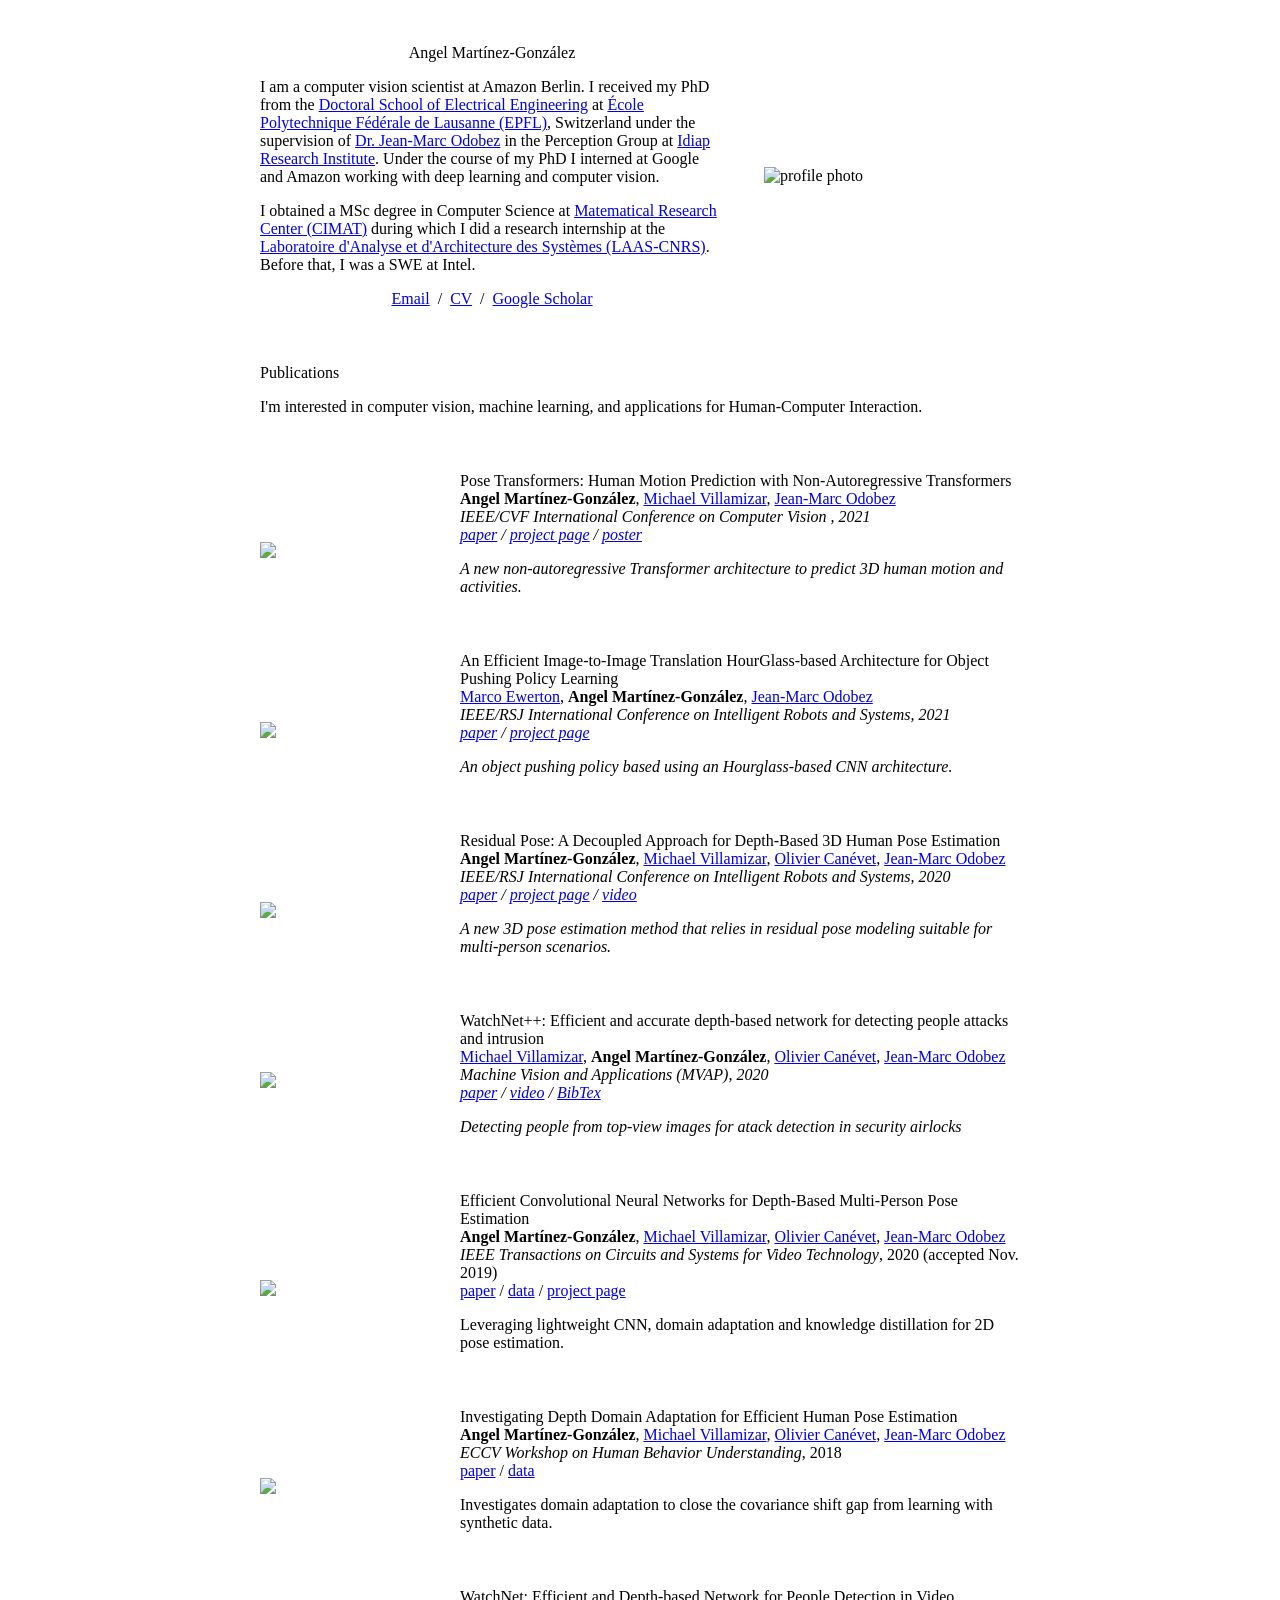
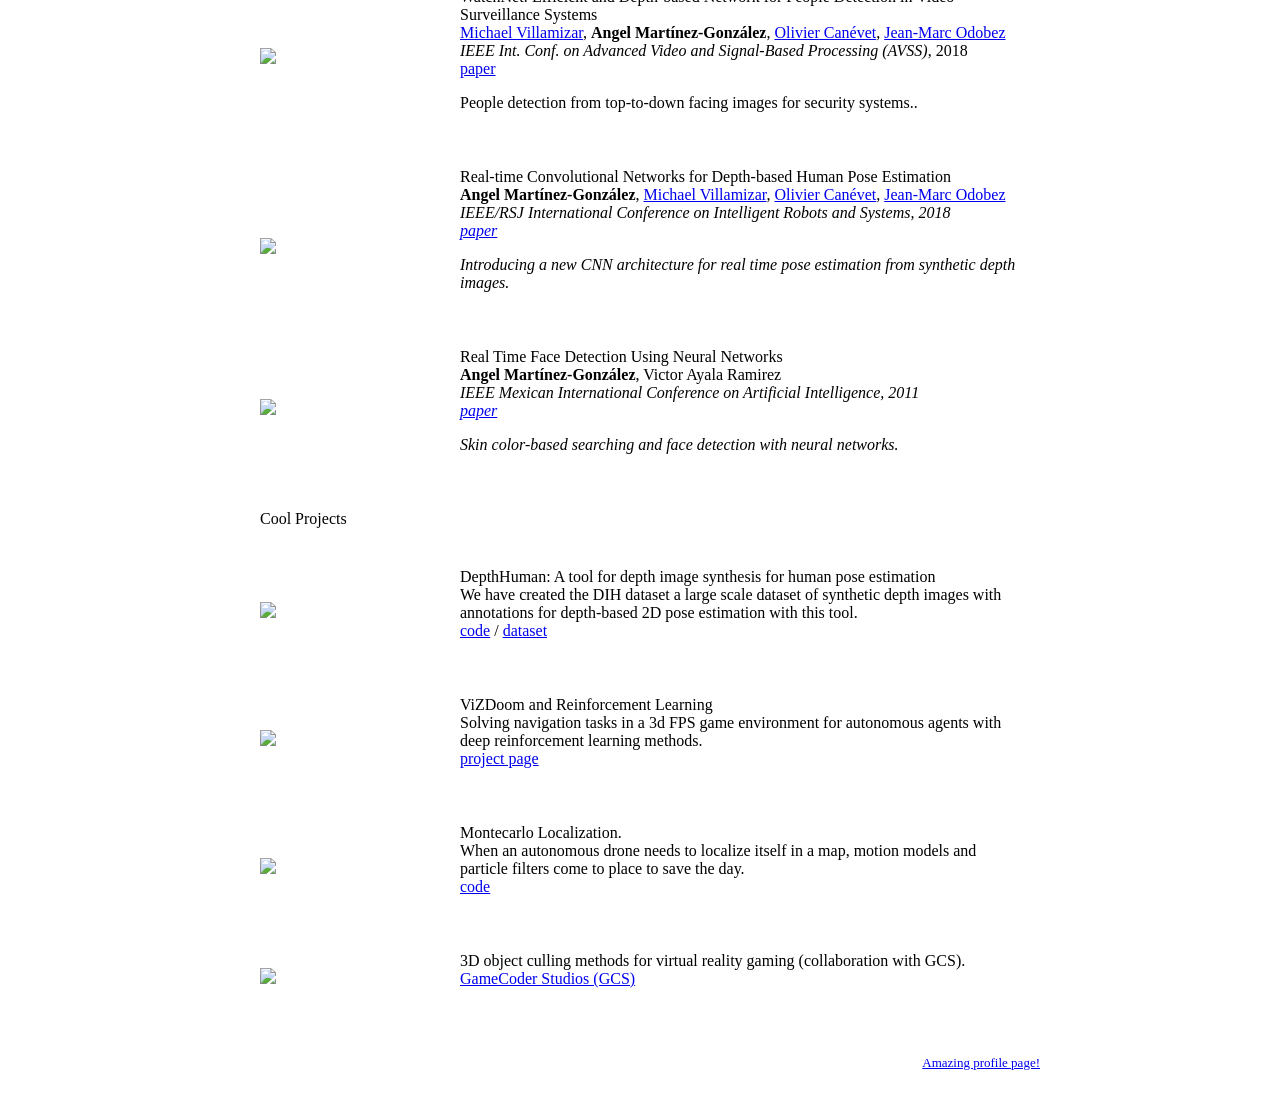
==== index.html @ 41a3c4fb "Upload index and style Signed-off-by: Angel Martinez <angelmtzg.09@gmail.com>" ====
<!DOCTYPE HTML>
<html lang="en"><head><meta http-equiv="Content-Type" content="text/html; charset=UTF-8">

  <title>ANMG</title>
  
  <meta name="author" content="ANMG">
  <meta name="viewport" content="width=device-width, initial-scale=1">
  
  <link rel="stylesheet" type="text/css" href="stylesheet.css">
  <link rel="icon" type="image/png" href="images/anmg_batman_2.png">
</head>

<body>
  <table style="width:100%;max-width:800px;border:0px;border-spacing:0px;border-collapse:separate;margin-right:auto;margin-left:auto;"><tbody>
    <tr style="padding:0px">
      <td style="padding:0px">
        <table style="width:100%;border:0px;border-spacing:0px;border-collapse:separate;margin-right:auto;margin-left:auto;"><tbody>
          <tr style="padding:0px">
            <td style="padding:2.5%;width:63%;vertical-align:middle">
              <p style="text-align:center">
                <name>Angel Martínez-González</name>
              </p>
              <p>
                 I am a computer vision scientist at Amazon Berlin.
                 I received my PhD from the <a href="https://www.epfl.ch/education/phd/">Doctoral School of Electrical Engineering</a>
                 at <a href="https://www.epfl.ch/">École Polytechnique Fédérale de Lausanne (EPFL)</a>, Switzerland under
                 the supervision of <a href="https://www.idiap.ch/~odobez/">Dr. Jean-Marc Odobez</a>
                 in the Perception Group at <a href="http://www.idiap.ch">Idiap Research Institute</a>.
                 Under the course of my PhD I interned at Google and Amazon working with deep learning and computer vision.
              </p>
              <p>
                I obtained a MSc degree in Computer Science at <a href="https://www.cimat.mx/">Matematical Research Center (CIMAT)</a>
                during which I did a research internship at the <a href="https://www.laas.fr/public/">Laboratoire d'Analyse et d'Architecture des Systèmes (LAAS-CNRS)</a>.
                Before that, I was a SWE at Intel.
              </p>
              <p style="text-align:center">
                <a href="mailto:angel.martinez@idiap.ch">Email</a> &nbsp/&nbsp
                <a href="data/anmg_cv.pdf">CV</a> &nbsp/&nbsp
                <a href="https://scholar.google.com/citations?user=lSx9iH0AAAAJ&hl=es">Google Scholar</a>
              </p>
            </td>
            <td style="padding:2.5%;width:40%;max-width:40%">
              <a><img style="width:100%;max-width:100%" alt="profile photo" src="images/anmg_durstein_circle.png" class="hoverZoomLink"></a>
            </td>
          </tr>
        </tbody></table>
        <table style="width:100%;border:0px;border-spacing:0px;border-collapse:separate;margin-right:auto;margin-left:auto;"><tbody>
            <tr>
            <td style="padding:20px;width:100%;vertical-align:middle">
              <heading>Publications</heading>
              <p>
                I'm interested in computer vision, machine learning, and applications for Human-Computer Interaction.
              </p>
            </td>
          </tr>
        </tbody></table>

        <table style="width:100%;border:0px;border-spacing:0px;border-collapse:separate;margin-right:auto;margin-left:auto;"><tbody>

          <tr onmouseout="potr_stop()" onmouseover="potr_start()">
            <td style="padding:20px;width:25%;vertical-align:middle">
              <div class="one">
                <div class="two" id='potr_test'>
                <img src='images/pred.gif' width="160">
                </div>
                <img src='images/potr-eps-converted-to.png' width="160">
              </div>
              <script type="text/javascript">
                function potr_start() {
                  document.getElementById('potr_test').style.opacity = "1";
                }

                function potr_stop() {
                  document.getElementById('potr_test').style.opacity = "0";
                }
                potr_stop()
              </script>
            </td>
            <td style="padding:20px;width:75%;vertical-align:top">
              <a>
              <papertitle>Pose Transformers: Human Motion Prediction with Non-Autoregressive Transformers</papertitle>
              </a>
              <br>
              <strong>Angel Martínez-González</strong>,
              <a href="http://michael-villamizar.com/bio.html">Michael Villamizar</a>,
              <a href="https://www.idiap.ch/~odobez/">Jean-Marc Odobez</a>
              <br>
              <em>IEEE/CVF International Conference on Computer Vision <em>, 2021
              <br>
              <a href="https://openaccess.thecvf.com/content/ICCV2021W/SoMoF/papers/Martinez-Gonzalez_Pose_Transformers_POTR_Human_Motion_Prediction_With_Non-Autoregressive_Transformers_ICCVW_2021_paper.pdf">paper</a>
              /
              <a href="https://github.com/idiap/potr">project page</a>
              /
              <a href="data/anmg_potr_iccv_poster.pdf">poster</a>
              <p></p>
              <p>A new non-autoregressive Transformer architecture to predict 3D human motion and activities.</p>
            </td>
          </tr>


          <tr onmouseout="push_stop()" onmouseover="push_start()">
            <td style="padding:20px;width:25%;vertical-align:middle">
              <div class="one">
                <div class="two" id='push_test'>
                <img src='images/anmg_hg_push.gif' width="160">
                </div>
                <img src='images/anmg_hg_push.jpg' width="160">
              </div>
              <script type="text/javascript">
                function push_start() {
                  document.getElementById('push_test').style.opacity = "1";
                }

                function push_stop() {
                  document.getElementById('push_test').style.opacity = "0";
                }
                push_stop()
              </script>
            </td>
            <td style="padding:20px;width:75%;vertical-align:top">
              <a>
              <papertitle>An Efficient Image-to-Image Translation HourGlass-based Architecture for Object Pushing Policy Learning</papertitle>
              </a>
              <br>
              <a href="https://www.ias.informatik.tu-darmstadt.de/Team/MarcoEwerton">Marco Ewerton</a>,
              <strong>Angel Martínez-González</strong>,
              <a href="https://www.idiap.ch/~odobez/">Jean-Marc Odobez</a>
              <br>
              <em>IEEE/RSJ International Conference on Intelligent Robots and Systems<em>, 2021
              <br>
              <a href="https://arxiv.org/pdf/2108.01034.pdf">paper</a>
              /
              <a href="https://github.com/idiap/hourglass_push">project page</a>
              <p></p>
              <p>An object pushing policy based using an Hourglass-based CNN architecture.</p>
            </td>
          </tr>

          <tr onmouseout="itop_stop()" onmouseover="itop_start()">
            <td style="padding:20px;width:25%;vertical-align:middle">
              <div class="one">
                <div class="two" id='itop_test'>
                <img src='images/anmg_itop_test.gif' width="160">
                </div>
                <img src='images/anmg_itop_test.jpg' width="160">
              </div>
              <script type="text/javascript">
                function itop_start() {
                  document.getElementById('itop_test').style.opacity = "1";
                }

                function itop_stop() {
                  document.getElementById('itop_test').style.opacity = "0";
                }
                itop_stop()
              </script>
            </td>
            <td style="padding:20px;width:75%;vertical-align:top">
              <a>
              <papertitle>Residual Pose: A Decoupled Approach for Depth-Based 3D Human Pose Estimation</papertitle>
              </a>
              <br>
              <strong>Angel Martínez-González</strong>,
              <a href="http://michael-villamizar.com/bio.html">Michael Villamizar</a>,
              <a href="https://www.idiap.ch/~ocanevet/">Olivier Canévet</a>,
              <a href="https://www.idiap.ch/~odobez/">Jean-Marc Odobez</a>
              <br>
              <em>IEEE/RSJ International Conference on Intelligent Robots and Systems<em>, 2020
              <br>
              <a href="http://publications.idiap.ch/downloads/papers/2020/Martinez-Gonzalez_IROS2020_2020.pdf">paper</a>
              /
              <a href="https://github.com/idiap/residual_pose">project page</a>
              /
              <a href="https://www.youtube.com/watch?v=gYEnqQKGTz8">video</a>
              <p></p>
              <p>A new 3D pose estimation method that relies in residual pose modeling suitable for multi-person scenarios.</p>
            </td>
          </tr>

          <tr>
            <td style="padding:20px;width:25%;vertical-align:middle">
              <div class="one">
                <img src='images/anmg_mvap.png' width="160">
              </div>
            </td>
            <td style="padding:20px;width:75%;vertical-align:top">
              <a>
              <papertitle>WatchNet++: Efficient and accurate depth-based network for detecting people attacks and intrusion</papertitle>
              </a>
              <br>
              <a href="http://michael-villamizar.com/bio.html">Michael Villamizar</a>,
              <strong>Angel Martínez-González</strong>,
              <a href="https://www.idiap.ch/~ocanevet/">Olivier Canévet</a>,
              <a href="https://www.idiap.ch/~odobez/">Jean-Marc Odobez</a>
              <br>
              <em>Machine Vision and Applications (MVAP)<em>, 2020
              <br>
              <a href="http://publications.idiap.ch/downloads/papers/2020/Villamizar_MVAP_2020.pdf">paper</a>
              /
              <a href="https://www.youtube.com/watch?v=9AgqqXJD0FI">video</a>
              /
              <a href="http://michael-villamizar.com/files/mvap20.bib">BibTex</a>
              <p></p>
              <p>Detecting people from top-view images for atack detection in security airlocks</p>
            </td>
          </tr>

          <tr onmouseout="panoptic_stop()" onmouseover="panoptic_start()">
            <td style="padding:20px;width:25%;vertical-align:middle">
              <div class="one">
                <div class="two" id='panoptic'>
                <img src="images/anmg_panoptic.gif" width="160">
                </div>
                <img src='images/anmg_panoptic.jpg' width="160">
              </div>
              <script type="text/javascript">
                function panoptic_start() {
                  document.getElementById('panoptic').style.opacity = "1";
                }

                function panoptic_stop() {
                  document.getElementById('panoptic').style.opacity = "0";
                }
                panoptic_stop()
              </script>
            </td>
            <td style="padding:20px;width:75%;vertical-align:top">
              <a>
              <papertitle>Efficient Convolutional Neural Networks for Depth-Based Multi-Person Pose Estimation</papertitle>
              </a>
              <br>
              <strong>Angel Martínez-González</strong>,
              <a href="http://michael-villamizar.com/bio.html">Michael Villamizar</a>,
              <a href="https://www.idiap.ch/~ocanevet/">Olivier Canévet</a>,
              <a href="https://www.idiap.ch/~odobez/">Jean-Marc Odobez</a>
              <br>
              <em>IEEE Transactions on Circuits and Systems for Video Technology</em>, 2020 (accepted Nov. 2019)
              <br>
              <a href="https://arxiv.org/pdf/1912.00711.pdf">paper</a>
              /
              <a href="https://www.idiap.ch/dataset/dih">data</a>
              /
              <a href="https://github.com/idiap/fast_pose_machines">project page</a>
              <p></p>
              <p>Leveraging lightweight CNN, domain adaptation and knowledge distillation for 2D pose estimation.</p>
            </td>
          </tr>


          <tr onmouseout="limbs_stop()" onmouseover="limbs_start()">
            <td style="padding:20px;width:25%;vertical-align:middle">
              <div class="one">
                <div class="two" id='limbs'>
                <img src="images/anmg_limbs.gif" width="160">
                </div>
                <img src='images/anmg_limbs.jpg' width="160">
              </div>
              <script type="text/javascript">
                function limbs_start() {
                  document.getElementById('limbs').style.opacity = "1";
                }

                function limbs_stop() {
                  document.getElementById('limbs').style.opacity = "0";
                }
                limbs_stop()
              </script>
            </td>
            <td style="padding:20px;width:75%;vertical-align:top">
              <a>
              <papertitle>Investigating Depth Domain Adaptation for Efficient Human Pose Estimation</papertitle>
              </a>
              <br>
              <strong>Angel Martínez-González</strong>,
              <a href="http://michael-villamizar.com/bio.html">Michael Villamizar</a>,
              <a href="https://www.idiap.ch/~ocanevet/">Olivier Canévet</a>,
              <a href="https://www.idiap.ch/~odobez/">Jean-Marc Odobez</a>
              <br>
              <em>ECCV Workshop on Human Behavior Understanding</em>, 2018
              <br>
              <a href="http://www.idiap.ch/~odobez/publications/MartinezVillamizarCanevetOdobez-ECCVW-2018.pdf">paper</a>
              /
              <a href="https://www.idiap.ch/dataset/dih">data</a>
              <p></p>
              <p>Investigates domain adaptation to close the covariance shift gap from learning with synthetic data.</p>
            </td>
          </tr>

          <tr>
            <td style="padding:20px;width:25%;vertical-align:middle">
              <div class="one">
                <img src='images/anmg_avss.png' width="160">
              </div>
            </td>
            <td style="padding:20px;width:75%;vertical-align:top">
              <a>
              <papertitle>WatchNet: Efficient and Depth-based Network for People Detection in Video Surveillance Systems</papertitle>
              </a>
              <br>
              <a href="http://michael-villamizar.com/bio.html">Michael Villamizar</a>,
              <strong>Angel Martínez-González</strong>,
              <a href="https://www.idiap.ch/~ocanevet/">Olivier Canévet</a>,
              <a href="https://www.idiap.ch/~odobez/">Jean-Marc Odobez</a>
              <br>
              <em>IEEE Int. Conf. on Advanced Video and Signal-Based Processing (AVSS)</em>, 2018
              <br>
              <a href="http://www.idiap.ch/~odobez/publications/VillamizarMartinezCanevetOdobez-AVSS-2018.pdf">paper</a>
              <p></p>
              <p>People detection from top-to-down facing images for security systems..</p>
            </td>
          </tr>


          <tr onmouseout="dih_stop()" onmouseover="dih_start()">
            <td style="padding:20px;width:25%;vertical-align:middle">
              <div class="one">
                <div class="two" id='dih'>
                <img src="images/anmg_dih.gif" width="160">
                </div>
                <img src='images/anmg_dih.jpg' width="160">
              </div>
              <script type="text/javascript">
                function dih_start() {
                  document.getElementById('dih').style.opacity = "1";
                }

                function dih_stop() {
                  document.getElementById('dih').style.opacity = "0";
                }
                dih_stop()
              </script>
            </td>
            <td style="padding:20px;width:75%;vertical-align:top">
              <a>
              <papertitle>Real-time Convolutional Networks for Depth-based Human Pose Estimation</a>
              </a>
              <br>
              <strong>Angel Martínez-González</strong>,
              <a href="http://michael-villamizar.com/bio.html">Michael Villamizar</a>,
              <a href="https://www.idiap.ch/~ocanevet/">Olivier Canévet</a>,
              <a href="https://www.idiap.ch/~odobez/">Jean-Marc Odobez</a>
              <br>
              <em> IEEE/RSJ International Conference on Intelligent Robots and Systems<em>, 2018
              <br>
              <a href="https://arxiv.org/pdf/1910.13911.pdf">paper</a>
              <p></p>
              <p>Introducing a new CNN architecture for real time pose estimation from synthetic depth images.</p>
            </td>
          </tr>

          <tr>
            <td style="padding:20px;width:25%;vertical-align:middle">
              <div class="one">
                <img src='images/anmg_micai.png' width="160">
              </div>
            </td>
            <td style="padding:20px;width:75%;vertical-align:top">
              <a>
              <papertitle>Real Time Face Detection Using Neural Networks</papertitle>
              </a>
              <br>
              <strong>Angel Martínez-González</strong>,
              <a>Victor Ayala Ramirez</a>
              <br>
              <em>IEEE Mexican International Conference on Artificial Intelligence<em>, 2011
              <br>
              <a href="https://ieeexplore.ieee.org/document/6118999">paper</a>
              <p></p>
              <p>Skin color-based searching and face detection with neural networks.</p>
            </td>
          </tr>

        </tbody></table>


        <table style="width:100%;border:0px;border-spacing:0px;border-collapse:separate;margin-right:auto;margin-left:auto;"><tbody>
            <tr>
            <td style="padding:20px;width:100%;vertical-align:middle">
              <heading>Cool Projects</heading>
            </td>
          </tr>
        </tbody></table>




        <table style="width:100%;border:0px;border-spacing:0px;border-collapse:separate;margin-right:auto;margin-left:auto;"><tbody>


          <tr>
            <td style="padding:20px;width:25%;vertical-align:middle">
              <div class="one">
                <img src='images/depth_generation.gif' width="160">
              </div>
            </td>
            <td style="padding:20px;width:75%;vertical-align:top">
              <a>
              <papertitle>DepthHuman: A tool for depth image synthesis for human pose estimation </papertitle>
              </a>
              <br>
              We have created the DIH dataset a large scale dataset of synthetic depth images with annotations for depth-based 2D pose estimation with this tool.
              <br>
              <a href="https://github.com/idiap/depth_human_synthesis">code</a>
              /
              <a href="https://www.idiap.ch/en/dataset/dih">dataset</a>
              <p></p>
            </td>
          </tr>


          <tr>
            <td style="padding:20px;width:25%;vertical-align:middle">
              <div class="one">
                <img src='images/anmg_vizdoom_rl_small.gif' width="160">
              </div>
            </td>
            <td style="padding:20px;width:75%;vertical-align:top">
              <a>
              <papertitle>ViZDoom and Reinforcement Learning </papertitle>
              </a>
              <br>
              Solving navigation tasks in a 3d FPS game environment for autonomous agents with deep reinforcement learning methods.
              <br>
              <a href="https://gitlab.idiap.ch/fmarelli/hellboy">project page</a>
              <p></p>
            </td>
          </tr>

          <tr>
            <td style="padding:20px;width:25%;vertical-align:middle">
              <div class="one">
                <img src='images/anmg_montecarlo_localization_small.gif' width="160">
              </div>
            </td>
            <td style="padding:20px;width:75%;vertical-align:middle">
              <a>
              <papertitle>Montecarlo Localization.</papertitle>
              </a>
              <br>
              When an autonomous drone needs to localize itself in a map, motion models and particle filters come to place to save the day.
              <br>
              <a href="https://github.com/legan78/montecarlo_localization">code</a>
              <p></p>
            </td>
          </tr>

          <tr>
            <td style="padding:20px;width:25%;vertical-align:middle">
              <div class="one">
                <img src='images/anmg_gc_engine_test_small.gif' width="160">
              </div>
            </td>
            <td style="padding:20px;width:75%;vertical-align:top">
              <a>
              <papertitle>3D object culling methods for virtual reality gaming (collaboration with GCS).</papertitle>
              </a>
              <br>
              <a href="http://www.gamecoderstudios.com/">GameCoder Studios (GCS)</a>
              <p></p>
            </td>
          </tr>
        </tbody></table>

        <table style="width:100%;border:0px;border-spacing:0px;border-collapse:separate;margin-right:auto;margin-left:auto;"><tbody>             
           <tr>                                                                   
             <td style="padding:0px">                                             
               <br>                                                               
               <p style="text-align:right;font-size:small;">                      
                 <a href="https://jonbarron.info">Amazing profile page!</a>
              </p>
              </br>
            </td>
          <tr>
        </tbody></table>

      </td>
    </tr>
  </table>
</body>

</html>
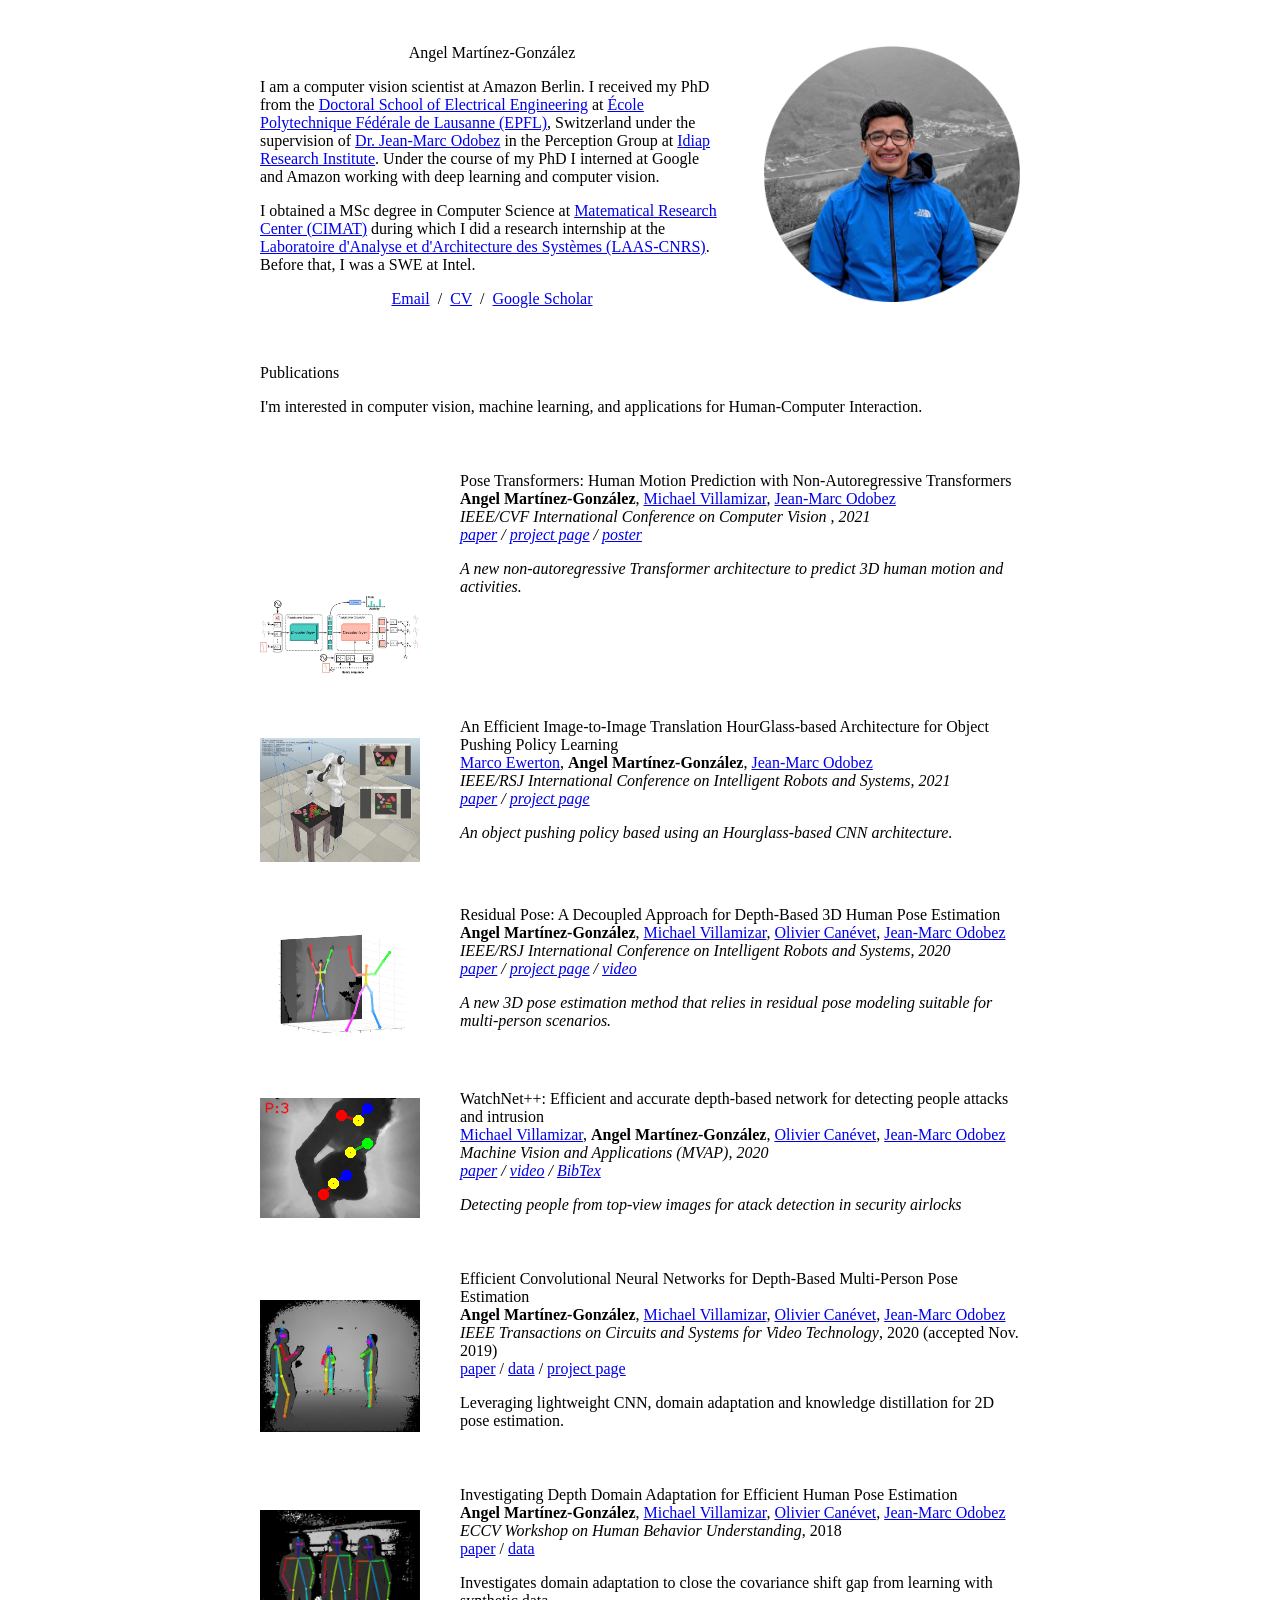
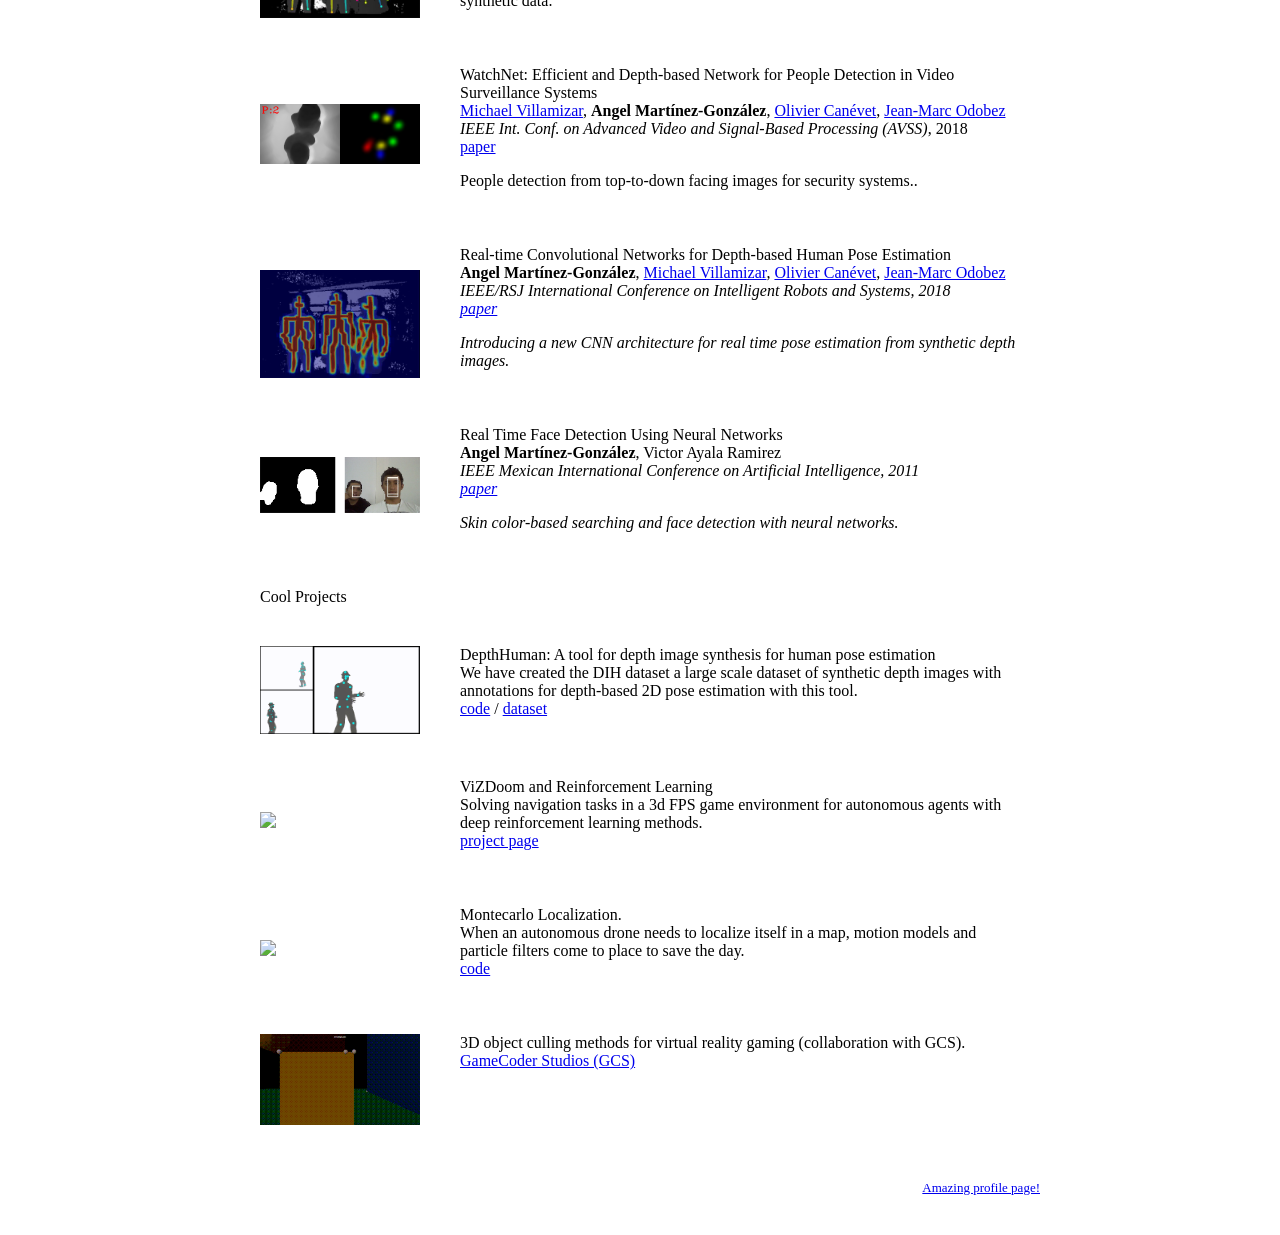
==== commit 87bc17e3: "Update mailto Signed-off-by: Angel Martinez <angelmtzg.09@gmail.com>" ====
--- a/index.html
+++ b/index.html
@@ -34,7 +34,7 @@
                 Before that, I was a SWE at Intel.
               </p>
               <p style="text-align:center">
-                <a href="mailto:angel.martinez@idiap.ch">Email</a> &nbsp/&nbsp
+                <a href="mailto:angelmtzg.09@gmail.com">Email</a> &nbsp/&nbsp
                 <a href="data/anmg_cv.pdf">CV</a> &nbsp/&nbsp
                 <a href="https://scholar.google.com/citations?user=lSx9iH0AAAAJ&hl=es">Google Scholar</a>
               </p>
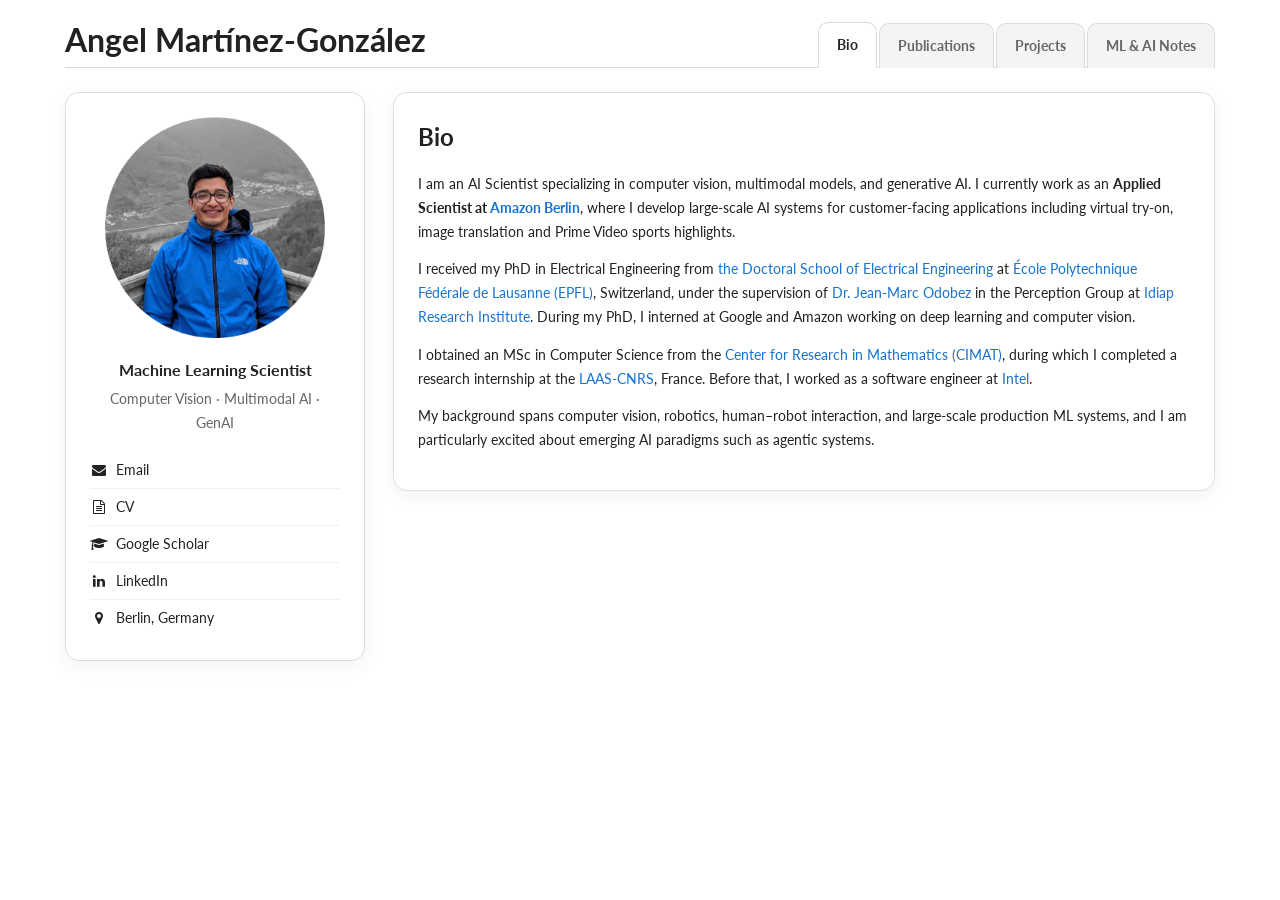
==== commit 6f8573b4: "Update index and notes" ====
--- a/index.html
+++ b/index.html
@@ -1,481 +1,497 @@
-<!DOCTYPE HTML>
-<html lang="en"><head><meta http-equiv="Content-Type" content="text/html; charset=UTF-8">
-
-  <title>ANMG</title>
-  
-  <meta name="author" content="ANMG">
-  <meta name="viewport" content="width=device-width, initial-scale=1">
-  
-  <link rel="stylesheet" type="text/css" href="stylesheet.css">
-  <link rel="icon" type="image/png" href="images/anmg_batman_2.png">
+
+
+<!DOCTYPE html>
+<html lang="en">
+<head>
+  <meta charset="UTF-8" />
+  <title>Angel Martínez-González</title>
+  <meta name="author" content="Angel Martínez-González" />
+  <meta name="viewport" content="width=device-width, initial-scale=1" />
+
+  <link rel="stylesheet" href="stylesheet.css" />
+  <link rel="icon" type="image/png" href="images/anmg_batman_2.png" />
+
+  <!-- Keep original font feel -->
+  <link rel="preconnect" href="https://fonts.googleapis.com">
+  <link rel="preconnect" href="https://fonts.gstatic.com" crossorigin>
+  <link href="https://fonts.googleapis.com/css2?family=Lato:wght@400;700&display=swap" rel="stylesheet">
+
+  <!-- Font Awesome 4 style -->
+  <link rel="stylesheet" href="https://cdnjs.cloudflare.com/ajax/libs/font-awesome/4.7.0/css/font-awesome.min.css">
+
 </head>
-
 <body>
-  <table style="width:100%;max-width:800px;border:0px;border-spacing:0px;border-collapse:separate;margin-right:auto;margin-left:auto;"><tbody>
-    <tr style="padding:0px">
-      <td style="padding:0px">
-        <table style="width:100%;border:0px;border-spacing:0px;border-collapse:separate;margin-right:auto;margin-left:auto;"><tbody>
-          <tr style="padding:0px">
-            <td style="padding:2.5%;width:63%;vertical-align:middle">
-              <p style="text-align:center">
-                <name>Angel Martínez-González</name>
-              </p>
-              <p>
-                 I am a computer vision scientist at Amazon Berlin.
-                 I received my PhD from the <a href="https://www.epfl.ch/education/phd/">Doctoral School of Electrical Engineering</a>
-                 at <a href="https://www.epfl.ch/">École Polytechnique Fédérale de Lausanne (EPFL)</a>, Switzerland under
-                 the supervision of <a href="https://www.idiap.ch/~odobez/">Dr. Jean-Marc Odobez</a>
-                 in the Perception Group at <a href="http://www.idiap.ch">Idiap Research Institute</a>.
-                 Under the course of my PhD I interned at Google and Amazon working with deep learning and computer vision.
-              </p>
-              <p>
-                I obtained a MSc degree in Computer Science at <a href="https://www.cimat.mx/">Matematical Research Center (CIMAT)</a>
-                during which I did a research internship at the <a href="https://www.laas.fr/public/">Laboratoire d'Analyse et d'Architecture des Systèmes (LAAS-CNRS)</a>.
-                Before that, I was a SWE at Intel.
-              </p>
-              <p style="text-align:center">
-                <a href="mailto:angelmtzg.09@gmail.com">Email</a> &nbsp/&nbsp
-                <a href="data/anmg_cv.pdf">CV</a> &nbsp/&nbsp
-                <a href="https://scholar.google.com/citations?user=lSx9iH0AAAAJ&hl=es">Google Scholar</a>
-              </p>
-            </td>
-            <td style="padding:2.5%;width:40%;max-width:40%">
-              <a><img style="width:100%;max-width:100%" alt="profile photo" src="images/anmg_durstein_circle.png" class="hoverZoomLink"></a>
-            </td>
-          </tr>
-        </tbody></table>
-        <table style="width:100%;border:0px;border-spacing:0px;border-collapse:separate;margin-right:auto;margin-left:auto;"><tbody>
-            <tr>
-            <td style="padding:20px;width:100%;vertical-align:middle">
-              <heading>Publications</heading>
-              <p>
-                I'm interested in computer vision, machine learning, and applications for Human-Computer Interaction.
-              </p>
-            </td>
-          </tr>
-        </tbody></table>
-
-        <table style="width:100%;border:0px;border-spacing:0px;border-collapse:separate;margin-right:auto;margin-left:auto;"><tbody>
-
-          <tr onmouseout="potr_stop()" onmouseover="potr_start()">
-            <td style="padding:20px;width:25%;vertical-align:middle">
-              <div class="one">
-                <div class="two" id='potr_test'>
-                <img src='images/pred.gif' width="160">
-                </div>
-                <img src='images/potr-eps-converted-to.png' width="160">
-              </div>
-              <script type="text/javascript">
-                function potr_start() {
-                  document.getElementById('potr_test').style.opacity = "1";
-                }
-
-                function potr_stop() {
-                  document.getElementById('potr_test').style.opacity = "0";
-                }
-                potr_stop()
-              </script>
-            </td>
-            <td style="padding:20px;width:75%;vertical-align:top">
-              <a>
-              <papertitle>Pose Transformers: Human Motion Prediction with Non-Autoregressive Transformers</papertitle>
+  <div class="site-container">
+
+    <!-- TOP BAR -->
+    <header class="topbar">
+      <div class="topbar-name">Angel Martínez-González</div>
+
+      <nav class="nav-tabs" aria-label="Profile sections">
+        <button class="tab-button active" data-tab="bio">Bio</button>
+        <button class="tab-button" data-tab="publications">Publications</button>
+        <button class="tab-button" data-tab="projects">Projects</button>
+        <button class="tab-button" data-tab="notes">ML & AI Notes</button>
+      </nav>
+    </header>
+
+    <div class="content-layout">
+
+      <!-- SIDEBAR -->
+      <aside class="sidebar">
+        <div class="sidebar-card">
+          <img
+            class="profile-photo"
+            src="images/anmg_durstein_circle.png"
+            alt="Portrait of Angel Martínez-González"
+          />
+
+          <p class="title-line">Machine Learning Scientist</p>
+          <p class="title-subline">Computer Vision · Multimodal AI · GenAI</p>
+
+          <ul class="profile-links">
+            <li>
+              <a href="mailto:angelmtzg.09@gmail.com">
+                <i class="fa fa-fw fa-envelope" aria-hidden="true"></i>
+                <span>Email</span>
               </a>
-              <br>
-              <strong>Angel Martínez-González</strong>,
-              <a href="http://michael-villamizar.com/bio.html">Michael Villamizar</a>,
-              <a href="https://www.idiap.ch/~odobez/">Jean-Marc Odobez</a>
-              <br>
-              <em>IEEE/CVF International Conference on Computer Vision <em>, 2021
-              <br>
-              <a href="https://openaccess.thecvf.com/content/ICCV2021W/SoMoF/papers/Martinez-Gonzalez_Pose_Transformers_POTR_Human_Motion_Prediction_With_Non-Autoregressive_Transformers_ICCVW_2021_paper.pdf">paper</a>
-              /
-              <a href="https://github.com/idiap/potr">project page</a>
-              /
-              <a href="data/anmg_potr_iccv_poster.pdf">poster</a>
-              <p></p>
-              <p>A new non-autoregressive Transformer architecture to predict 3D human motion and activities.</p>
-            </td>
-          </tr>
-
-
-          <tr onmouseout="push_stop()" onmouseover="push_start()">
-            <td style="padding:20px;width:25%;vertical-align:middle">
-              <div class="one">
-                <div class="two" id='push_test'>
-                <img src='images/anmg_hg_push.gif' width="160">
-                </div>
-                <img src='images/anmg_hg_push.jpg' width="160">
-              </div>
-              <script type="text/javascript">
-                function push_start() {
-                  document.getElementById('push_test').style.opacity = "1";
-                }
-
-                function push_stop() {
-                  document.getElementById('push_test').style.opacity = "0";
-                }
-                push_stop()
-              </script>
-            </td>
-            <td style="padding:20px;width:75%;vertical-align:top">
-              <a>
-              <papertitle>An Efficient Image-to-Image Translation HourGlass-based Architecture for Object Pushing Policy Learning</papertitle>
+            </li>
+
+            <li>
+              <a href="data/anmg_cv.pdf">
+                <i class="fa fa-fw fa-file-text-o" aria-hidden="true"></i>
+                <span>CV</span>
               </a>
-              <br>
-              <a href="https://www.ias.informatik.tu-darmstadt.de/Team/MarcoEwerton">Marco Ewerton</a>,
-              <strong>Angel Martínez-González</strong>,
-              <a href="https://www.idiap.ch/~odobez/">Jean-Marc Odobez</a>
-              <br>
-              <em>IEEE/RSJ International Conference on Intelligent Robots and Systems<em>, 2021
-              <br>
-              <a href="https://arxiv.org/pdf/2108.01034.pdf">paper</a>
-              /
-              <a href="https://github.com/idiap/hourglass_push">project page</a>
-              <p></p>
-              <p>An object pushing policy based using an Hourglass-based CNN architecture.</p>
-            </td>
-          </tr>
-
-          <tr onmouseout="itop_stop()" onmouseover="itop_start()">
-            <td style="padding:20px;width:25%;vertical-align:middle">
-              <div class="one">
-                <div class="two" id='itop_test'>
-                <img src='images/anmg_itop_test.gif' width="160">
-                </div>
-                <img src='images/anmg_itop_test.jpg' width="160">
-              </div>
-              <script type="text/javascript">
-                function itop_start() {
-                  document.getElementById('itop_test').style.opacity = "1";
-                }
-
-                function itop_stop() {
-                  document.getElementById('itop_test').style.opacity = "0";
-                }
-                itop_stop()
-              </script>
-            </td>
-            <td style="padding:20px;width:75%;vertical-align:top">
-              <a>
-              <papertitle>Residual Pose: A Decoupled Approach for Depth-Based 3D Human Pose Estimation</papertitle>
+            </li>
+
+            <li>
+              <a href="https://scholar.google.com/citations?user=lSx9iH0AAAAJ&hl=es">
+                <i class="fa fa-fw fa-graduation-cap" aria-hidden="true"></i>
+                <span>Google Scholar</span>
               </a>
-              <br>
-              <strong>Angel Martínez-González</strong>,
-              <a href="http://michael-villamizar.com/bio.html">Michael Villamizar</a>,
-              <a href="https://www.idiap.ch/~ocanevet/">Olivier Canévet</a>,
-              <a href="https://www.idiap.ch/~odobez/">Jean-Marc Odobez</a>
-              <br>
-              <em>IEEE/RSJ International Conference on Intelligent Robots and Systems<em>, 2020
-              <br>
-              <a href="http://publications.idiap.ch/downloads/papers/2020/Martinez-Gonzalez_IROS2020_2020.pdf">paper</a>
-              /
-              <a href="https://github.com/idiap/residual_pose">project page</a>
-              /
-              <a href="https://www.youtube.com/watch?v=gYEnqQKGTz8">video</a>
-              <p></p>
-              <p>A new 3D pose estimation method that relies in residual pose modeling suitable for multi-person scenarios.</p>
-            </td>
-          </tr>
-
-          <tr>
-            <td style="padding:20px;width:25%;vertical-align:middle">
-              <div class="one">
-                <img src='images/anmg_mvap.png' width="160">
-              </div>
-            </td>
-            <td style="padding:20px;width:75%;vertical-align:top">
-              <a>
-              <papertitle>WatchNet++: Efficient and accurate depth-based network for detecting people attacks and intrusion</papertitle>
+            </li>
+
+            <li>
+              <a href="https://www.linkedin.com/in/angelmartinezglz">
+                <i class="fa fa-fw fa-linkedin" aria-hidden="true"></i>
+                <span>LinkedIn</span>
               </a>
-              <br>
-              <a href="http://michael-villamizar.com/bio.html">Michael Villamizar</a>,
-              <strong>Angel Martínez-González</strong>,
-              <a href="https://www.idiap.ch/~ocanevet/">Olivier Canévet</a>,
-              <a href="https://www.idiap.ch/~odobez/">Jean-Marc Odobez</a>
-              <br>
-              <em>Machine Vision and Applications (MVAP)<em>, 2020
-              <br>
-              <a href="http://publications.idiap.ch/downloads/papers/2020/Villamizar_MVAP_2020.pdf">paper</a>
-              /
-              <a href="https://www.youtube.com/watch?v=9AgqqXJD0FI">video</a>
-              /
-              <a href="http://michael-villamizar.com/files/mvap20.bib">BibTex</a>
-              <p></p>
-              <p>Detecting people from top-view images for atack detection in security airlocks</p>
-            </td>
-          </tr>
-
-          <tr onmouseout="panoptic_stop()" onmouseover="panoptic_start()">
-            <td style="padding:20px;width:25%;vertical-align:middle">
-              <div class="one">
-                <div class="two" id='panoptic'>
-                <img src="images/anmg_panoptic.gif" width="160">
-                </div>
-                <img src='images/anmg_panoptic.jpg' width="160">
-              </div>
-              <script type="text/javascript">
-                function panoptic_start() {
-                  document.getElementById('panoptic').style.opacity = "1";
-                }
-
-                function panoptic_stop() {
-                  document.getElementById('panoptic').style.opacity = "0";
-                }
-                panoptic_stop()
-              </script>
-            </td>
-            <td style="padding:20px;width:75%;vertical-align:top">
-              <a>
-              <papertitle>Efficient Convolutional Neural Networks for Depth-Based Multi-Person Pose Estimation</papertitle>
-              </a>
-              <br>
-              <strong>Angel Martínez-González</strong>,
-              <a href="http://michael-villamizar.com/bio.html">Michael Villamizar</a>,
-              <a href="https://www.idiap.ch/~ocanevet/">Olivier Canévet</a>,
-              <a href="https://www.idiap.ch/~odobez/">Jean-Marc Odobez</a>
-              <br>
-              <em>IEEE Transactions on Circuits and Systems for Video Technology</em>, 2020 (accepted Nov. 2019)
-              <br>
-              <a href="https://arxiv.org/pdf/1912.00711.pdf">paper</a>
-              /
-              <a href="https://www.idiap.ch/dataset/dih">data</a>
-              /
-              <a href="https://github.com/idiap/fast_pose_machines">project page</a>
-              <p></p>
-              <p>Leveraging lightweight CNN, domain adaptation and knowledge distillation for 2D pose estimation.</p>
-            </td>
-          </tr>
-
-
-          <tr onmouseout="limbs_stop()" onmouseover="limbs_start()">
-            <td style="padding:20px;width:25%;vertical-align:middle">
-              <div class="one">
-                <div class="two" id='limbs'>
-                <img src="images/anmg_limbs.gif" width="160">
-                </div>
-                <img src='images/anmg_limbs.jpg' width="160">
-              </div>
-              <script type="text/javascript">
-                function limbs_start() {
-                  document.getElementById('limbs').style.opacity = "1";
-                }
-
-                function limbs_stop() {
-                  document.getElementById('limbs').style.opacity = "0";
-                }
-                limbs_stop()
-              </script>
-            </td>
-            <td style="padding:20px;width:75%;vertical-align:top">
-              <a>
-              <papertitle>Investigating Depth Domain Adaptation for Efficient Human Pose Estimation</papertitle>
-              </a>
-              <br>
-              <strong>Angel Martínez-González</strong>,
-              <a href="http://michael-villamizar.com/bio.html">Michael Villamizar</a>,
-              <a href="https://www.idiap.ch/~ocanevet/">Olivier Canévet</a>,
-              <a href="https://www.idiap.ch/~odobez/">Jean-Marc Odobez</a>
-              <br>
-              <em>ECCV Workshop on Human Behavior Understanding</em>, 2018
-              <br>
-              <a href="http://www.idiap.ch/~odobez/publications/MartinezVillamizarCanevetOdobez-ECCVW-2018.pdf">paper</a>
-              /
-              <a href="https://www.idiap.ch/dataset/dih">data</a>
-              <p></p>
-              <p>Investigates domain adaptation to close the covariance shift gap from learning with synthetic data.</p>
-            </td>
-          </tr>
-
-          <tr>
-            <td style="padding:20px;width:25%;vertical-align:middle">
-              <div class="one">
-                <img src='images/anmg_avss.png' width="160">
-              </div>
-            </td>
-            <td style="padding:20px;width:75%;vertical-align:top">
-              <a>
-              <papertitle>WatchNet: Efficient and Depth-based Network for People Detection in Video Surveillance Systems</papertitle>
-              </a>
-              <br>
-              <a href="http://michael-villamizar.com/bio.html">Michael Villamizar</a>,
-              <strong>Angel Martínez-González</strong>,
-              <a href="https://www.idiap.ch/~ocanevet/">Olivier Canévet</a>,
-              <a href="https://www.idiap.ch/~odobez/">Jean-Marc Odobez</a>
-              <br>
-              <em>IEEE Int. Conf. on Advanced Video and Signal-Based Processing (AVSS)</em>, 2018
-              <br>
-              <a href="http://www.idiap.ch/~odobez/publications/VillamizarMartinezCanevetOdobez-AVSS-2018.pdf">paper</a>
-              <p></p>
-              <p>People detection from top-to-down facing images for security systems..</p>
-            </td>
-          </tr>
-
-
-          <tr onmouseout="dih_stop()" onmouseover="dih_start()">
-            <td style="padding:20px;width:25%;vertical-align:middle">
-              <div class="one">
-                <div class="two" id='dih'>
-                <img src="images/anmg_dih.gif" width="160">
-                </div>
-                <img src='images/anmg_dih.jpg' width="160">
-              </div>
-              <script type="text/javascript">
-                function dih_start() {
-                  document.getElementById('dih').style.opacity = "1";
-                }
-
-                function dih_stop() {
-                  document.getElementById('dih').style.opacity = "0";
-                }
-                dih_stop()
-              </script>
-            </td>
-            <td style="padding:20px;width:75%;vertical-align:top">
-              <a>
-              <papertitle>Real-time Convolutional Networks for Depth-based Human Pose Estimation</a>
-              </a>
-              <br>
-              <strong>Angel Martínez-González</strong>,
-              <a href="http://michael-villamizar.com/bio.html">Michael Villamizar</a>,
-              <a href="https://www.idiap.ch/~ocanevet/">Olivier Canévet</a>,
-              <a href="https://www.idiap.ch/~odobez/">Jean-Marc Odobez</a>
-              <br>
-              <em> IEEE/RSJ International Conference on Intelligent Robots and Systems<em>, 2018
-              <br>
-              <a href="https://arxiv.org/pdf/1910.13911.pdf">paper</a>
-              <p></p>
-              <p>Introducing a new CNN architecture for real time pose estimation from synthetic depth images.</p>
-            </td>
-          </tr>
-
-          <tr>
-            <td style="padding:20px;width:25%;vertical-align:middle">
-              <div class="one">
-                <img src='images/anmg_micai.png' width="160">
-              </div>
-            </td>
-            <td style="padding:20px;width:75%;vertical-align:top">
-              <a>
-              <papertitle>Real Time Face Detection Using Neural Networks</papertitle>
-              </a>
-              <br>
-              <strong>Angel Martínez-González</strong>,
-              <a>Victor Ayala Ramirez</a>
-              <br>
-              <em>IEEE Mexican International Conference on Artificial Intelligence<em>, 2011
-              <br>
-              <a href="https://ieeexplore.ieee.org/document/6118999">paper</a>
-              <p></p>
-              <p>Skin color-based searching and face detection with neural networks.</p>
-            </td>
-          </tr>
-
-        </tbody></table>
-
-
-        <table style="width:100%;border:0px;border-spacing:0px;border-collapse:separate;margin-right:auto;margin-left:auto;"><tbody>
-            <tr>
-            <td style="padding:20px;width:100%;vertical-align:middle">
-              <heading>Cool Projects</heading>
-            </td>
-          </tr>
-        </tbody></table>
-
-
-
-
-        <table style="width:100%;border:0px;border-spacing:0px;border-collapse:separate;margin-right:auto;margin-left:auto;"><tbody>
-
-
-          <tr>
-            <td style="padding:20px;width:25%;vertical-align:middle">
-              <div class="one">
-                <img src='images/depth_generation.gif' width="160">
-              </div>
-            </td>
-            <td style="padding:20px;width:75%;vertical-align:top">
-              <a>
-              <papertitle>DepthHuman: A tool for depth image synthesis for human pose estimation </papertitle>
-              </a>
-              <br>
-              We have created the DIH dataset a large scale dataset of synthetic depth images with annotations for depth-based 2D pose estimation with this tool.
-              <br>
-              <a href="https://github.com/idiap/depth_human_synthesis">code</a>
-              /
-              <a href="https://www.idiap.ch/en/dataset/dih">dataset</a>
-              <p></p>
-            </td>
-          </tr>
-
-
-          <tr>
-            <td style="padding:20px;width:25%;vertical-align:middle">
-              <div class="one">
-                <img src='images/anmg_vizdoom_rl_small.gif' width="160">
-              </div>
-            </td>
-            <td style="padding:20px;width:75%;vertical-align:top">
-              <a>
-              <papertitle>ViZDoom and Reinforcement Learning </papertitle>
-              </a>
-              <br>
-              Solving navigation tasks in a 3d FPS game environment for autonomous agents with deep reinforcement learning methods.
-              <br>
-              <a href="https://gitlab.idiap.ch/fmarelli/hellboy">project page</a>
-              <p></p>
-            </td>
-          </tr>
-
-          <tr>
-            <td style="padding:20px;width:25%;vertical-align:middle">
-              <div class="one">
-                <img src='images/anmg_montecarlo_localization_small.gif' width="160">
-              </div>
-            </td>
-            <td style="padding:20px;width:75%;vertical-align:middle">
-              <a>
-              <papertitle>Montecarlo Localization.</papertitle>
-              </a>
-              <br>
-              When an autonomous drone needs to localize itself in a map, motion models and particle filters come to place to save the day.
-              <br>
-              <a href="https://github.com/legan78/montecarlo_localization">code</a>
-              <p></p>
-            </td>
-          </tr>
-
-          <tr>
-            <td style="padding:20px;width:25%;vertical-align:middle">
-              <div class="one">
-                <img src='images/anmg_gc_engine_test_small.gif' width="160">
-              </div>
-            </td>
-            <td style="padding:20px;width:75%;vertical-align:top">
-              <a>
-              <papertitle>3D object culling methods for virtual reality gaming (collaboration with GCS).</papertitle>
-              </a>
-              <br>
-              <a href="http://www.gamecoderstudios.com/">GameCoder Studios (GCS)</a>
-              <p></p>
-            </td>
-          </tr>
-        </tbody></table>
-
-        <table style="width:100%;border:0px;border-spacing:0px;border-collapse:separate;margin-right:auto;margin-left:auto;"><tbody>             
-           <tr>                                                                   
-             <td style="padding:0px">                                             
-               <br>                                                               
-               <p style="text-align:right;font-size:small;">                      
-                 <a href="https://jonbarron.info">Amazing profile page!</a>
-              </p>
-              </br>
-            </td>
-          <tr>
-        </tbody></table>
-
-      </td>
-    </tr>
-  </table>
+            </li>
+
+            <li>
+              <span class="profile-location">
+                <i class="fa fa-fw fa-map-marker" aria-hidden="true"></i>
+                <span>Berlin, Germany</span>
+              </span>
+            </li>
+          </ul>
+        </div>
+      </aside>
+
+      <!-- MAIN CONTENT -->
+      <main class="main-content">
+
+        <!-- BIO PAGE -->
+        <section id="bio" class="tab-page active">
+          <div class="section-card">
+            <h2>Bio</h2>
+
+            <p>
+              I am an AI Scientist specializing in computer vision, multimodal 
+              models, and generative AI.
+              I currently work as an <strong>Applied Scientist at 
+              <a href="https://www.amazon.science/locations/berlin">Amazon Berlin</a></strong>, 
+              where I develop large-scale AI systems for customer-facing 
+              applications including virtual try-on, image translation and 
+              Prime Video sports highlights.
+            </p>
+
+            <p>
+              I received my PhD in Electrical Engineering from
+              <a href="https://www.epfl.ch/education/phd/">the Doctoral School of Electrical Engineering</a>
+              at <a href="https://www.epfl.ch/">École Polytechnique Fédérale de Lausanne (EPFL)</a>,
+              Switzerland, under the supervision of
+              <a href="https://www.idiap.ch/~odobez/">Dr. Jean-Marc Odobez</a>
+              in the Perception Group at 
+              <a href="http://www.idiap.ch">Idiap Research Institute</a>.
+              During my PhD, I interned at Google and Amazon working on deep learning
+              and computer vision.
+            </p>
+
+            <p>
+              I obtained an MSc in Computer Science from the
+              <a href="https://www.cimat.mx/">Center for Research in Mathematics (CIMAT)</a>,
+              during which I completed a research internship at the
+              <!-- a href="https://www.laas.fr/public/">Laboratoire d'Analyse et d'Architecture des Systèmes (LAAS-CNRS)</a -->
+              <a href="https://www.laas.fr/public/">LAAS-CNRS</a>, France.
+              Before that, I worked as a software engineer at 
+              <a href="https://www.intel.com/content/www/us/en/corporate-responsibility/community-global-sites.html">Intel</a>.
+            </p>
+
+            <p>
+              My background spans computer vision, robotics, human–robot interaction,
+              and large-scale production ML systems, and I am particularly excited
+              about emerging AI paradigms such as agentic systems.
+            </p>
+          </div>
+        </section>
+
+        <!-- PUBLICATIONS PAGE -->
+        <section id="publications" class="tab-page">
+          <div class="section-card">
+            <h2>Publications</h2>
+            <p class="section-intro">
+              I'm interested in computer vision, machine learning, and applications for human-computer interaction.
+            </p>
+
+            <div class="entry-list">
+
+              <article class="entry-card">
+                <div class="entry-media">
+                  <div class="hover-thumb">
+                    <img class="thumb-base" src="images/potr-eps-converted-to.png" alt="Pose Transformers preview" />
+                    <img class="thumb-hover" src="images/pred.gif" alt="Pose Transformers animation" />
+                  </div>
+                </div>
+                <div class="entry-content">
+                  <h3>Pose Transformers: Human Motion Prediction with Non-Autoregressive Transformers</h3>
+                  <p class="authors">
+                    <strong>Angel Martínez-González</strong>,
+                    <a href="http://michael-villamizar.com/bio.html">Michael Villamizar</a>,
+                    <a href="https://www.idiap.ch/~odobez/">Jean-Marc Odobez</a>
+                  </p>
+                  <p class="venue"><em>IEEE/CVF International Conference on Computer Vision</em>, 2021</p>
+                  <p class="entry-links">
+                    <a href="https://openaccess.thecvf.com/content/ICCV2021W/SoMoF/papers/Martinez-Gonzalez_Pose_Transformers_POTR_Human_Motion_Prediction_With_Non-Autoregressive_Transformers_ICCVW_2021_paper.pdf">paper</a>
+                    <span>·</span>
+                    <a href="https://github.com/idiap/potr">project page</a>
+                    <span>·</span>
+                    <a href="data/anmg_potr_iccv_poster.pdf">poster</a>
+                  </p>
+                  <p class="summary">A new non-autoregressive Transformer architecture to predict 3D human motion and activities.</p>
+                </div>
+              </article>
+
+              <article class="entry-card">
+                <div class="entry-media">
+                  <div class="hover-thumb">
+                    <img class="thumb-base" src="images/anmg_hg_push.jpg" alt="Hourglass pushing preview" />
+                    <img class="thumb-hover" src="images/anmg_hg_push.gif" alt="Hourglass pushing animation" />
+                  </div>
+                </div>
+                <div class="entry-content">
+                  <h3>An Efficient Image-to-Image Translation HourGlass-based Architecture for Object Pushing Policy Learning</h3>
+                  <p class="authors">
+                    <a href="https://www.ias.informatik.tu-darmstadt.de/Team/MarcoEwerton">Marco Ewerton</a>,
+                    <strong>Angel Martínez-González</strong>,
+                    <a href="https://www.idiap.ch/~odobez/">Jean-Marc Odobez</a>
+                  </p>
+                  <p class="venue"><em>IEEE/RSJ International Conference on Intelligent Robots and Systems</em>, 2021</p>
+                  <p class="entry-links">
+                    <a href="https://arxiv.org/pdf/2108.01034.pdf">paper</a>
+                    <span>·</span>
+                    <a href="https://github.com/idiap/hourglass_push">project page</a>
+                  </p>
+                  <p class="summary">An object pushing policy based using an Hourglass-based CNN architecture.</p>
+                </div>
+              </article>
+
+              <article class="entry-card">
+                <div class="entry-media">
+                  <div class="hover-thumb">
+                    <img class="thumb-base" src="images/anmg_itop_test.jpg" alt="Residual Pose preview" />
+                    <img class="thumb-hover" src="images/anmg_itop_test.gif" alt="Residual Pose animation" />
+                  </div>
+                </div>
+                <div class="entry-content">
+                  <h3>Residual Pose: A Decoupled Approach for Depth-Based 3D Human Pose Estimation</h3>
+                  <p class="authors">
+                    <strong>Angel Martínez-González</strong>,
+                    <a href="http://michael-villamizar.com/bio.html">Michael Villamizar</a>,
+                    <a href="https://www.idiap.ch/~ocanevet/">Olivier Canévet</a>,
+                    <a href="https://www.idiap.ch/~odobez/">Jean-Marc Odobez</a>
+                  </p>
+                  <p class="venue"><em>IEEE/RSJ International Conference on Intelligent Robots and Systems</em>, 2020</p>
+                  <p class="entry-links">
+                    <a href="http://publications.idiap.ch/downloads/papers/2020/Martinez-Gonzalez_IROS2020_2020.pdf">paper</a>
+                    <span>·</span>
+                    <a href="https://github.com/idiap/residual_pose">project page</a>
+                    <span>·</span>
+                    <a href="https://www.youtube.com/watch?v=gYEnqQKGTz8">video</a>
+                  </p>
+                  <p class="summary">A new 3D pose estimation method that relies in residual pose modeling suitable for multi-person scenarios.</p>
+                </div>
+              </article>
+
+              <article class="entry-card">
+                <div class="entry-media">
+                  <div class="hover-thumb">
+                    <img class="thumb-base" src="images/anmg_mvap.png" alt="WatchNet++ preview" />
+                  </div>
+                </div>
+                <div class="entry-content">
+                  <h3>WatchNet++: Efficient and Accurate Depth-Based Network for Detecting People Attacks and Intrusion</h3>
+                  <p class="authors">
+                    <a href="http://michael-villamizar.com/bio.html">Michael Villamizar</a>,
+                    <strong>Angel Martínez-González</strong>,
+                    <a href="https://www.idiap.ch/~ocanevet/">Olivier Canévet</a>,
+                    <a href="https://www.idiap.ch/~odobez/">Jean-Marc Odobez</a>
+                  </p>
+                  <p class="venue"><em>Machine Vision and Applications (MVAP)</em>, 2020</p>
+                  <p class="entry-links">
+                    <a href="http://publications.idiap.ch/downloads/papers/2020/Villamizar_MVAP_2020.pdf">paper</a>
+                    <span>·</span>
+                    <a href="https://www.youtube.com/watch?v=9AgqqXJD0FI">video</a>
+                    <span>·</span>
+                    <a href="http://michael-villamizar.com/files/mvap20.bib">BibTex</a>
+                  </p>
+                  <p class="summary">Detecting people from top-view images for attack detection in security airlocks.</p>
+                </div>
+              </article>
+
+              <article class="entry-card">
+                <div class="entry-media">
+                  <div class="hover-thumb">
+                    <img class="thumb-base" src="images/anmg_panoptic.jpg" alt="Efficient CNN preview" />
+                    <img class="thumb-hover" src="images/anmg_panoptic.gif" alt="Efficient CNN animation" />
+                  </div>
+                </div>
+                <div class="entry-content">
+                  <h3>Efficient Convolutional Neural Networks for Depth-Based Multi-Person Pose Estimation</h3>
+                  <p class="authors">
+                    <strong>Angel Martínez-González</strong>,
+                    <a href="http://michael-villamizar.com/bio.html">Michael Villamizar</a>,
+                    <a href="https://www.idiap.ch/~ocanevet/">Olivier Canévet</a>,
+                    <a href="https://www.idiap.ch/~odobez/">Jean-Marc Odobez</a>
+                  </p>
+                  <p class="venue"><em>IEEE Transactions on Circuits and Systems for Video Technology</em>, 2020 (accepted Nov. 2019)</p>
+                  <p class="entry-links">
+                    <a href="https://arxiv.org/pdf/1912.00711.pdf">paper</a>
+                    <span>·</span>
+                    <a href="https://www.idiap.ch/dataset/dih">data</a>
+                    <span>·</span>
+                    <a href="https://github.com/idiap/fast_pose_machines">project page</a>
+                  </p>
+                  <p class="summary">Leveraging lightweight CNN, domain adaptation and knowledge distillation for 2D pose estimation.</p>
+                </div>
+              </article>
+
+              <article class="entry-card">
+                <div class="entry-media">
+                  <div class="hover-thumb">
+                    <img class="thumb-base" src="images/anmg_limbs.jpg" alt="Domain adaptation preview" />
+                    <img class="thumb-hover" src="images/anmg_limbs.gif" alt="Domain adaptation animation" />
+                  </div>
+                </div>
+                <div class="entry-content">
+                  <h3>Investigating Depth Domain Adaptation for Efficient Human Pose Estimation</h3>
+                  <p class="authors">
+                    <strong>Angel Martínez-González</strong>,
+                    <a href="http://michael-villamizar.com/bio.html">Michael Villamizar</a>,
+                    <a href="https://www.idiap.ch/~ocanevet/">Olivier Canévet</a>,
+                    <a href="https://www.idiap.ch/~odobez/">Jean-Marc Odobez</a>
+                  </p>
+                  <p class="venue"><em>ECCV Workshop on Human Behavior Understanding</em>, 2018</p>
+                  <p class="entry-links">
+                    <a href="http://www.idiap.ch/~odobez/publications/MartinezVillamizarCanevetOdobez-ECCVW-2018.pdf">paper</a>
+                    <span>·</span>
+                    <a href="https://www.idiap.ch/dataset/dih">data</a>
+                  </p>
+                  <p class="summary">Investigates domain adaptation to close the covariance shift gap from learning with synthetic data.</p>
+                </div>
+              </article>
+
+              <article class="entry-card">
+                <div class="entry-media">
+                  <div class="hover-thumb">
+                    <img class="thumb-base" src="images/anmg_avss.png" alt="WatchNet preview" />
+                  </div>
+                </div>
+                <div class="entry-content">
+                  <h3>WatchNet: Efficient and Depth-based Network for People Detection in Video Surveillance Systems</h3>
+                  <p class="authors">
+                    <a href="http://michael-villamizar.com/bio.html">Michael Villamizar</a>,
+                    <strong>Angel Martínez-González</strong>,
+                    <a href="https://www.idiap.ch/~ocanevet/">Olivier Canévet</a>,
+                    <a href="https://www.idiap.ch/~odobez/">Jean-Marc Odobez</a>
+                  </p>
+                  <p class="venue"><em>IEEE International Conference on Advanced Video and Signal-Based Processing (AVSS)</em>, 2018</p>
+                  <p class="entry-links">
+                    <a href="http://www.idiap.ch/~odobez/publications/VillamizarMartinezCanevetOdobez-AVSS-2018.pdf">paper</a>
+                  </p>
+                  <p class="summary">People detection from top-to-down facing images for security systems.</p>
+                </div>
+              </article>
+
+              <article class="entry-card">
+                <div class="entry-media">
+                  <div class="hover-thumb">
+                    <img class="thumb-base" src="images/anmg_dih.jpg" alt="Real-time convolutional networks preview" />
+                    <img class="thumb-hover" src="images/anmg_dih.gif" alt="Real-time convolutional networks animation" />
+                  </div>
+                </div>
+                <div class="entry-content">
+                  <h3>Real-time Convolutional Networks for Depth-based Human Pose Estimation</h3>
+                  <p class="authors">
+                    <strong>Angel Martínez-González</strong>,
+                    <a href="http://michael-villamizar.com/bio.html">Michael Villamizar</a>,
+                    <a href="https://www.idiap.ch/~ocanevet/">Olivier Canévet</a>,
+                    <a href="https://www.idiap.ch/~odobez/">Jean-Marc Odobez</a>
+                  </p>
+                  <p class="venue"><em>IEEE/RSJ International Conference on Intelligent Robots and Systems</em>, 2018</p>
+                  <p class="entry-links">
+                    <a href="https://arxiv.org/pdf/1910.13911.pdf">paper</a>
+                  </p>
+                  <p class="summary">Introducing a new CNN architecture for real time pose estimation from synthetic depth images.</p>
+                </div>
+              </article>
+
+              <article class="entry-card">
+                <div class="entry-media">
+                  <div class="hover-thumb">
+                    <img class="thumb-base" src="images/anmg_micai.png" alt="Face detection preview" />
+                  </div>
+                </div>
+                <div class="entry-content">
+                  <h3>Real Time Face Detection Using Neural Networks</h3>
+                  <p class="authors">
+                    <strong>Angel Martínez-González</strong>,
+                    <a href="#">Victor Ayala Ramirez</a>
+                  </p>
+                  <p class="venue"><em>IEEE Mexican International Conference on Artificial Intelligence</em>, 2011</p>
+                  <p class="entry-links">
+                    <a href="https://ieeexplore.ieee.org/document/6118999">paper</a>
+                  </p>
+                  <p class="summary">Skin color-based searching and face detection with neural networks.</p>
+                </div>
+              </article>
+
+            </div>
+          </div>
+        </section>
+
+        <!-- PROJECTS PAGE -->
+        <section id="projects" class="tab-page">
+          <div class="section-card">
+            <h2>Projects</h2>
+
+            <div class="entry-list">
+
+              <article class="entry-card">
+                <div class="entry-media">
+                  <div class="hover-thumb">
+                    <img class="thumb-base" src="images/depth_generation.gif" alt="DepthHuman preview" />
+                  </div>
+                </div>
+                <div class="entry-content">
+                  <h3>DepthHuman: A tool for depth image synthesis for human pose estimation</h3>
+                  <p class="summary">
+                    We have created the DIH dataset, a large scale dataset of synthetic depth images with annotations for depth-based 2D pose estimation with this tool.
+                  </p>
+                  <p class="entry-links">
+                    <a href="https://github.com/idiap/depth_human_synthesis">code</a>
+                    <span>·</span>
+                    <a href="https://www.idiap.ch/en/dataset/dih">dataset</a>
+                  </p>
+                </div>
+              </article>
+
+              <article class="entry-card">
+                <div class="entry-media">
+                  <div class="hover-thumb">
+                    <img class="thumb-base" src="images/anmg_vizdoom_rl_small.gif" alt="ViZDoom preview" />
+                  </div>
+                </div>
+                <div class="entry-content">
+                  <h3>ViZDoom and Reinforcement Learning</h3>
+                  <p class="summary">
+                    Solving navigation tasks in a 3D FPS game environment for autonomous agents with deep reinforcement learning methods.
+                  </p>
+                  <p class="entry-links">
+                    <a href="https://gitlab.idiap.ch/fmarelli/hellboy">project page</a>
+                  </p>
+                </div>
+              </article>
+
+              <article class="entry-card">
+                <div class="entry-media">
+                  <div class="hover-thumb">
+                    <img class="thumb-base" src="images/anmg_montecarlo_localization_small.gif" alt="Monte Carlo localization preview" />
+                  </div>
+                </div>
+                <div class="entry-content">
+                  <h3>Montecarlo Localization</h3>
+                  <p class="summary">
+                    When an autonomous drone needs to localize itself in a map, motion models and particle filters come to place to save the day.
+                  </p>
+                  <p class="entry-links">
+                    <a href="https://github.com/legan78/montecarlo_localization">code</a>
+                  </p>
+                </div>
+              </article>
+
+              <article class="entry-card">
+                <div class="entry-media">
+                  <div class="hover-thumb">
+                    <img class="thumb-base" src="images/anmg_gc_engine_test_small.gif" alt="3D object culling preview" />
+                  </div>
+                </div>
+                <div class="entry-content">
+                  <h3>3D object culling methods for virtual reality gaming (collaboration with GCS)</h3>
+                  <p class="entry-links">
+                    <a href="http://www.gamecoderstudios.com/">GameCoder Studios (GCS)</a>
+                  </p>
+                </div>
+              </article>
+
+            </div>
+          </div>
+        </section>
+
+
+        <section id="notes" class="tab-page">
+          <div class="section-card">
+            <h2>ML & AI Notes</h2>
+
+            <p class="section-intro">
+              Personal notes and summaries on topics I am interested in.
+            </p>
+
+            <ul class="notes-list">
+              <li>
+                <a href="notes/diffusion/diffusion-models.html">Notes on Diffusion Models</a> —
+                A summary of the forward process, reverse process, training objective,
+                and sampling intuition.
+              </li>
+
+            </ul>
+
+          </div>
+        </section>
+
+
+
+
+      </main>
+    </div>
+  </div>
+
+  <script>
+    const buttons = document.querySelectorAll('.tab-button');
+    const pages = document.querySelectorAll('.tab-page');
+
+    buttons.forEach((button) => {
+      button.addEventListener('click', () => {
+        const target = button.dataset.tab;
+
+        buttons.forEach((b) => b.classList.remove('active'));
+        pages.forEach((p) => p.classList.remove('active'));
+
+        button.classList.add('active');
+        document.getElementById(target).classList.add('active');
+      });
+    });
+  </script>
 </body>
-
 </html>
+
--- a/stylesheet.css
+++ b/stylesheet.css
@@ -0,0 +1,432 @@
+
+:root {
+  --bg: #ffffff;
+  --card: #ffffff;
+  --text: #222222;
+  --muted: #666666;
+  --line: #dcdcdc;
+  --accent: #1772d0;
+  --accent-hover: #f09228;
+  --shadow: 0 6px 20px rgba(0, 0, 0, 0.05);
+  --radius: 14px;
+}
+
+* {
+  box-sizing: border-box;
+}
+
+html {
+  scroll-behavior: smooth;
+}
+
+body {
+  margin: 0;
+  padding: 22px 18px 40px;
+  background: var(--bg);
+  color: var(--text);
+  font-family: 'Lato', Verdana, Helvetica, sans-serif;
+  font-size: 14px;
+  line-height: 1.7;
+}
+
+a {
+  color: var(--accent);
+  text-decoration: none;
+  transition: color 0.2s ease;
+}
+
+a:focus,
+a:hover {
+  color: var(--accent-hover);
+  text-decoration: none;
+}
+
+img {
+  display: block;
+  max-width: 100%;
+  height: auto;
+}
+
+.site-container {
+  width: 100%;
+  max-width: 1150px;
+  margin: 0 auto;
+}
+
+/* TOP BAR */
+.topbar {
+  display: flex;
+  justify-content: space-between;
+  align-items: flex-end;
+  gap: 20px;
+  border-bottom: 1px solid var(--line);
+  margin-bottom: 24px;
+}
+
+.topbar-name {
+  font-size: 32px;
+  font-weight: 700;
+  line-height: 1.1;
+  padding-bottom: 10px;
+}
+
+/* TAB STYLE */
+.nav-tabs {
+  display: flex;
+  gap: 2px;
+  align-items: flex-end;
+}
+
+.tab-button {
+  font: inherit;
+  font-weight: 700;
+  background: #f4f4f4;
+  color: var(--muted);
+  border: 1px solid var(--line);
+  border-bottom: none;
+  padding: 10px 18px;
+  cursor: pointer;
+  border-top-left-radius: 10px;
+  border-top-right-radius: 10px;
+  transition: background 0.2s ease, color 0.2s ease;
+  margin-bottom: -1px;
+}
+
+.tab-button:hover {
+  color: var(--text);
+  background: #fafafa;
+}
+
+.tab-button.active {
+  background: #ffffff;
+  color: var(--text);
+  border-color: var(--line);
+  border-bottom: 1px solid #ffffff;
+}
+
+.content-layout {
+  display: grid;
+  grid-template-columns: 300px 1fr;
+  gap: 28px;
+  align-items: start;
+}
+
+.sidebar {
+  position: sticky;
+  top: 20px;
+}
+
+.sidebar-card,
+.section-card,
+.entry-card {
+  background: var(--card);
+  border: 1px solid var(--line);
+  border-radius: var(--radius);
+  box-shadow: var(--shadow);
+}
+
+.sidebar-card {
+  padding: 24px;
+}
+
+.profile-photo {
+  width: 100%;
+  max-width: 220px;
+  margin: 0 auto 18px;
+  border-radius: 18px;
+}
+
+.title-line {
+  margin: 0;
+  font-size: 16px;
+  text-align: center;
+  font-weight: 700;
+}
+
+.title-subline {
+  margin: 4px 0 18px;
+  text-align: center;
+  color: var(--muted);
+}
+
+/* LINKS AS A LIST */
+.profile-links {
+  list-style: none;
+  margin: 0;
+  padding: 0;
+}
+
+.profile-links li {
+  padding: 6px 0;
+  border-bottom: 1px solid #f0f0f0;
+}
+
+.profile-links li:last-child {
+  border-bottom: none;
+}
+
+.profile-links a,
+.profile-location {
+  display: inline-flex;
+  align-items: center;
+  gap: 8px;
+  color: var(--text);
+}
+
+.profile-links a:hover {
+  color: var(--accent);
+}
+
+.main-content {
+  min-width: 0;
+}
+
+.tab-page {
+  display: none;
+}
+
+.tab-page.active {
+  display: block;
+}
+
+.section-card {
+  padding: 24px;
+}
+
+.section-card h2 {
+  font-size: 24px;
+  margin: 0 0 12px;
+}
+
+.section-intro {
+  margin-top: 0;
+  color: var(--muted);
+}
+
+.entry-list {
+  display: flex;
+  flex-direction: column;
+  gap: 16px;
+}
+
+.entry-card {
+  display: grid;
+  grid-template-columns: 180px 1fr;
+  gap: 22px;
+  padding: 18px;
+}
+
+.entry-media {
+  display: flex;
+  align-items: flex-start;
+  justify-content: center;
+}
+
+.hover-thumb {
+  width: 160px;
+  height: 160px;
+  position: relative;
+  overflow: hidden;
+  border-radius: 10px;
+  background: #f5f5f5;
+  flex-shrink: 0;
+}
+
+.thumb-base,
+.thumb-hover {
+  width: 160px;
+  height: 160px;
+  object-fit: contain;
+  position: absolute;
+  inset: 0;
+  background: #f5f5f5;
+}
+
+.thumb-hover {
+  opacity: 0;
+  transition: opacity 0.2s ease-in-out;
+}
+
+.hover-thumb:hover .thumb-hover {
+  opacity: 1;
+}
+
+.entry-content h3 {
+  margin: 0 0 6px;
+  font-size: 16px;
+  line-height: 1.35;
+}
+
+.authors,
+.venue,
+.entry-links,
+.summary {
+  margin: 0 0 8px;
+}
+
+.venue {
+  color: var(--muted);
+}
+
+.summary {
+  color: #333333;
+}
+
+.entry-links span {
+  margin: 0 5px;
+  color: #999999;
+}
+
+@media (max-width: 920px) {
+  .topbar {
+    flex-direction: column;
+    align-items: flex-start;
+  }
+
+  .nav-tabs {
+    flex-wrap: wrap;
+  }
+
+  .content-layout {
+    grid-template-columns: 1fr;
+  }
+
+  .sidebar {
+    position: static;
+  }
+}
+
+@media (max-width: 720px) {
+  .entry-card {
+    grid-template-columns: 1fr;
+  }
+
+  .entry-media {
+    justify-content: flex-start;
+  }
+}
+
+
+.note-page-container {
+  max-width: 900px;
+}
+
+.note-main {
+  width: 100%;
+}
+
+.note-card {
+  padding: 28px 30px;
+}
+
+.note-back {
+  margin: 0 0 10px;
+}
+
+.note-title {
+  font-size: 30px;
+  line-height: 1.2;
+  margin: 0 0 6px;
+}
+
+.note-meta {
+  color: var(--muted);
+  margin: 0 0 20px;
+}
+
+.note-toc {
+  background: #fafafa;
+  border: 1px solid var(--line);
+  border-radius: 12px;
+  padding: 14px 16px;
+  margin: 0 0 24px;
+}
+
+.note-toc ul {
+  margin: 8px 0 0 18px;
+  padding: 0;
+}
+
+.note-toc li {
+  margin: 4px 0;
+}
+
+.note-section {
+  margin-bottom: 28px;
+}
+
+.note-section h2 {
+  font-size: 22px;
+  margin: 0 0 10px;
+}
+
+.note-section p {
+  margin: 0 0 12px;
+}
+
+.note-figure {
+  margin: 16px 0;
+  text-align: center;
+}
+
+.note-figure img {
+  max-width: 100%;
+  height: auto;
+  border-radius: 12px;
+  border: 1px solid var(--line);
+  background: #fff;
+  margin: 0 auto 8px;
+}
+
+.note-figure figcaption {
+  font-size: 13px;
+  color: var(--muted);
+}
+
+.notes-index-card {
+  display: block;
+}
+
+.notes-index-content {
+  width: 100%;
+}
+
+
+.notes-list {
+  list-style: none;
+  margin: 18px 0 0 0;
+  padding: 0;
+}
+
+.note-item {
+  margin-bottom: 18px;
+  padding-bottom: 14px;
+  border-bottom: 1px solid #eeeeee;
+}
+
+.note-item:last-child {
+  border-bottom: none;
+}
+
+.note-title {
+  font-size: 17px;
+  font-weight: 700;
+  display: inline-block;
+  margin-bottom: 4px;
+}
+
+.note-summary {
+  margin: 0;
+  color: var(--muted);
+  font-size: 14px;
+}
+
+
+.note-container {
+  max-width: 850px;
+  margin: 0 auto;
+  padding: 50px 25px;
+  line-height: 1.6;
+}
+
+
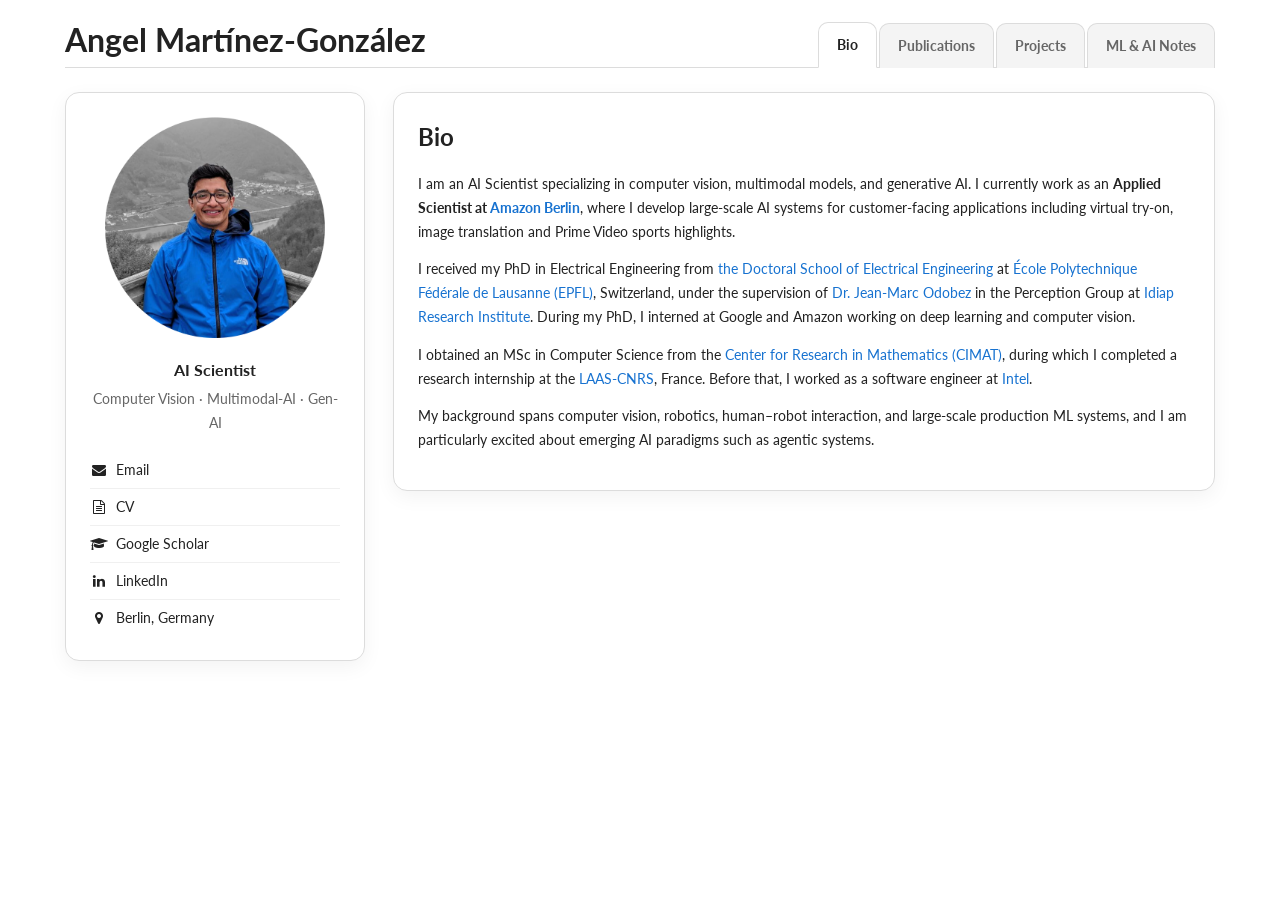
==== commit 25835f64: "Update index" ====
--- a/index.html
+++ b/index.html
@@ -1,24 +1,19 @@
-
-
 <!DOCTYPE html>
 <html lang="en">
 <head>
-  <meta charset="UTF-8" />
-  <title>Angel Martínez-González</title>
-  <meta name="author" content="Angel Martínez-González" />
+  <meta http-equiv="Content-Type" content="text/html charset=UTF-8" />
+  <title>ANMG</title>
+  <meta name="author" content="Angel Martinez-Gonzalez" />
   <meta name="viewport" content="width=device-width, initial-scale=1" />
 
   <link rel="stylesheet" href="stylesheet.css" />
   <link rel="icon" type="image/png" href="images/anmg_batman_2.png" />
 
-  <!-- Keep original font feel -->
   <link rel="preconnect" href="https://fonts.googleapis.com">
   <link rel="preconnect" href="https://fonts.gstatic.com" crossorigin>
   <link href="https://fonts.googleapis.com/css2?family=Lato:wght@400;700&display=swap" rel="stylesheet">
 
-  <!-- Font Awesome 4 style -->
   <link rel="stylesheet" href="https://cdnjs.cloudflare.com/ajax/libs/font-awesome/4.7.0/css/font-awesome.min.css">
-
 </head>
 <body>
   <div class="site-container">
@@ -46,8 +41,8 @@
             alt="Portrait of Angel Martínez-González"
           />
 
-          <p class="title-line">Machine Learning Scientist</p>
-          <p class="title-subline">Computer Vision · Multimodal AI · GenAI</p>
+          <p class="title-line">AI Scientist</p>
+          <p class="title-subline">Computer Vision · Multimodal-AI · Gen-AI</p>
 
           <ul class="profile-links">
             <li>
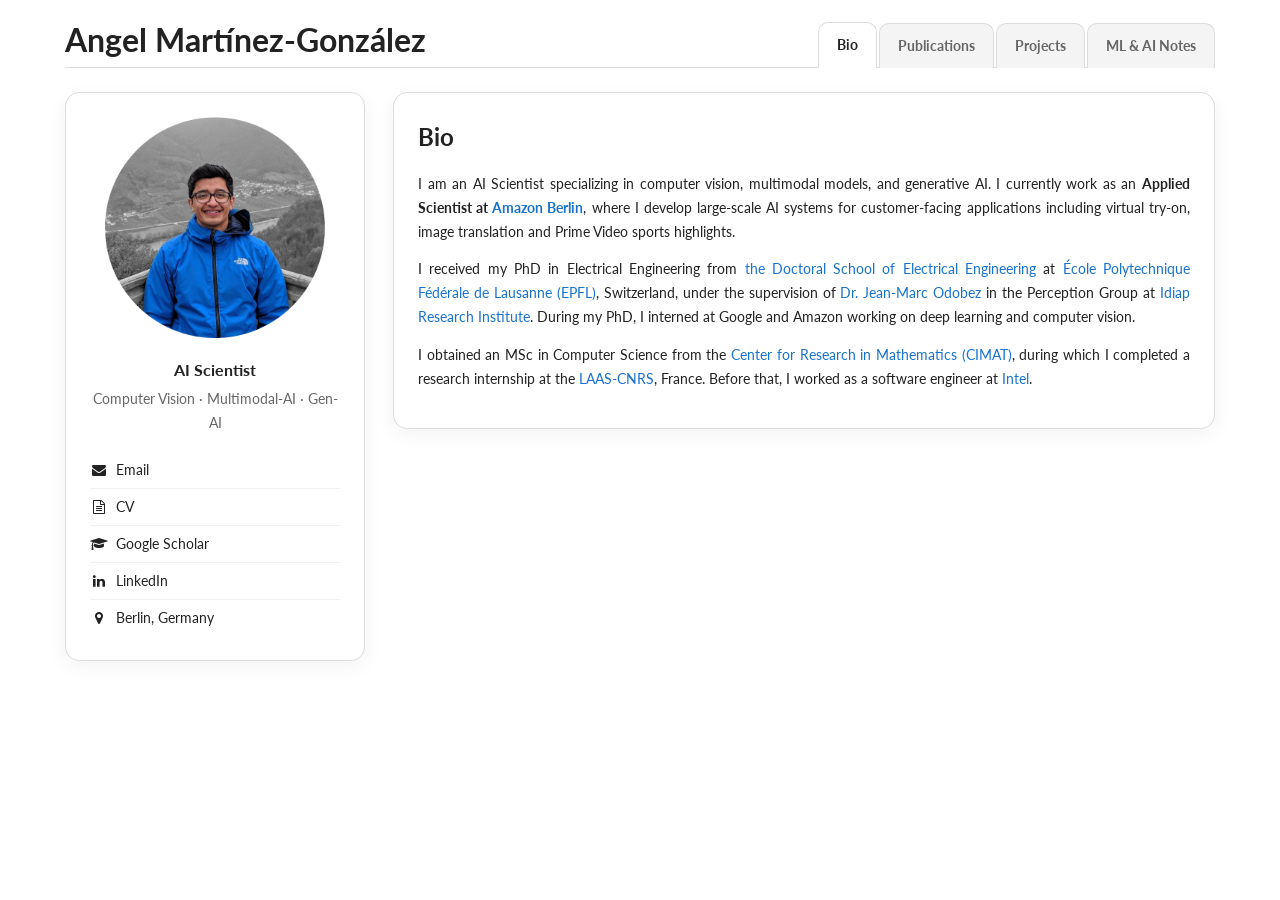
==== commit 5a92dede: "Update" ====
--- a/index.html
+++ b/index.html
@@ -91,7 +91,7 @@
           <div class="section-card">
             <h2>Bio</h2>
 
-            <p>
+            <p class="justified">
               I am an AI Scientist specializing in computer vision, multimodal 
               models, and generative AI.
               I currently work as an <strong>Applied Scientist at 
@@ -101,7 +101,7 @@
               Prime Video sports highlights.
             </p>
 
-            <p>
+            <p class="justified">
               I received my PhD in Electrical Engineering from
               <a href="https://www.epfl.ch/education/phd/">the Doctoral School of Electrical Engineering</a>
               at <a href="https://www.epfl.ch/">École Polytechnique Fédérale de Lausanne (EPFL)</a>,
@@ -113,7 +113,7 @@
               and computer vision.
             </p>
 
-            <p>
+            <p class="justified">
               I obtained an MSc in Computer Science from the
               <a href="https://www.cimat.mx/">Center for Research in Mathematics (CIMAT)</a>,
               during which I completed a research internship at the
@@ -123,11 +123,11 @@
               <a href="https://www.intel.com/content/www/us/en/corporate-responsibility/community-global-sites.html">Intel</a>.
             </p>
 
-            <p>
+            <!-- p>
               My background spans computer vision, robotics, human–robot interaction,
               and large-scale production ML systems, and I am particularly excited
               about emerging AI paradigms such as agentic systems.
-            </p>
+            </p -->
           </div>
         </section>
 
--- a/stylesheet.css
+++ b/stylesheet.css
@@ -429,4 +429,29 @@
   line-height: 1.6;
 }
 
-
+.justified {
+  text-align: justify;
+}
+
+
+code {
+  background: #f4f4f4;
+  padding: 2px 5px;
+  border-radius: 4px;
+  font-family: monospace;
+}
+
+pre {
+  background: #f4f4f4;
+  padding: 12px;
+  border-radius: 6px;
+  overflow-x: auto;
+}
+
+pre code {
+  background: none;
+  padding: 0;
+}
+
+
+
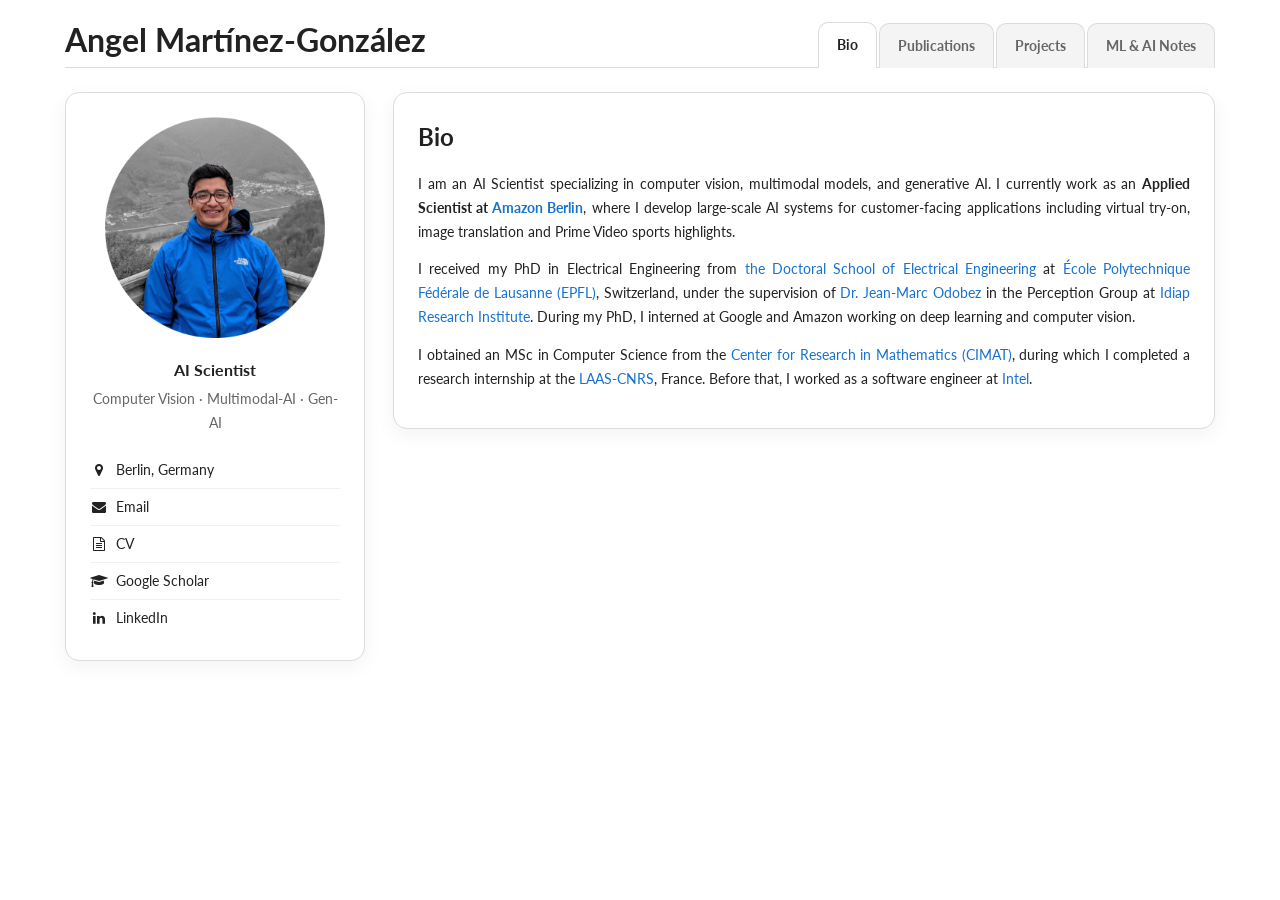
==== commit 815c8838: "Update index" ====
--- a/index.html
+++ b/index.html
@@ -46,6 +46,13 @@
 
           <ul class="profile-links">
             <li>
+              <span class="profile-location">
+                <i class="fa fa-fw fa-map-marker" aria-hidden="true"></i>
+                <span>Berlin, Germany</span>
+              </span>
+            </li>
+
+            <li>
               <a href="mailto:angelmtzg.09@gmail.com">
                 <i class="fa fa-fw fa-envelope" aria-hidden="true"></i>
                 <span>Email</span>
@@ -73,12 +80,6 @@
               </a>
             </li>
 
-            <li>
-              <span class="profile-location">
-                <i class="fa fa-fw fa-map-marker" aria-hidden="true"></i>
-                <span>Berlin, Germany</span>
-              </span>
-            </li>
           </ul>
         </div>
       </aside>
